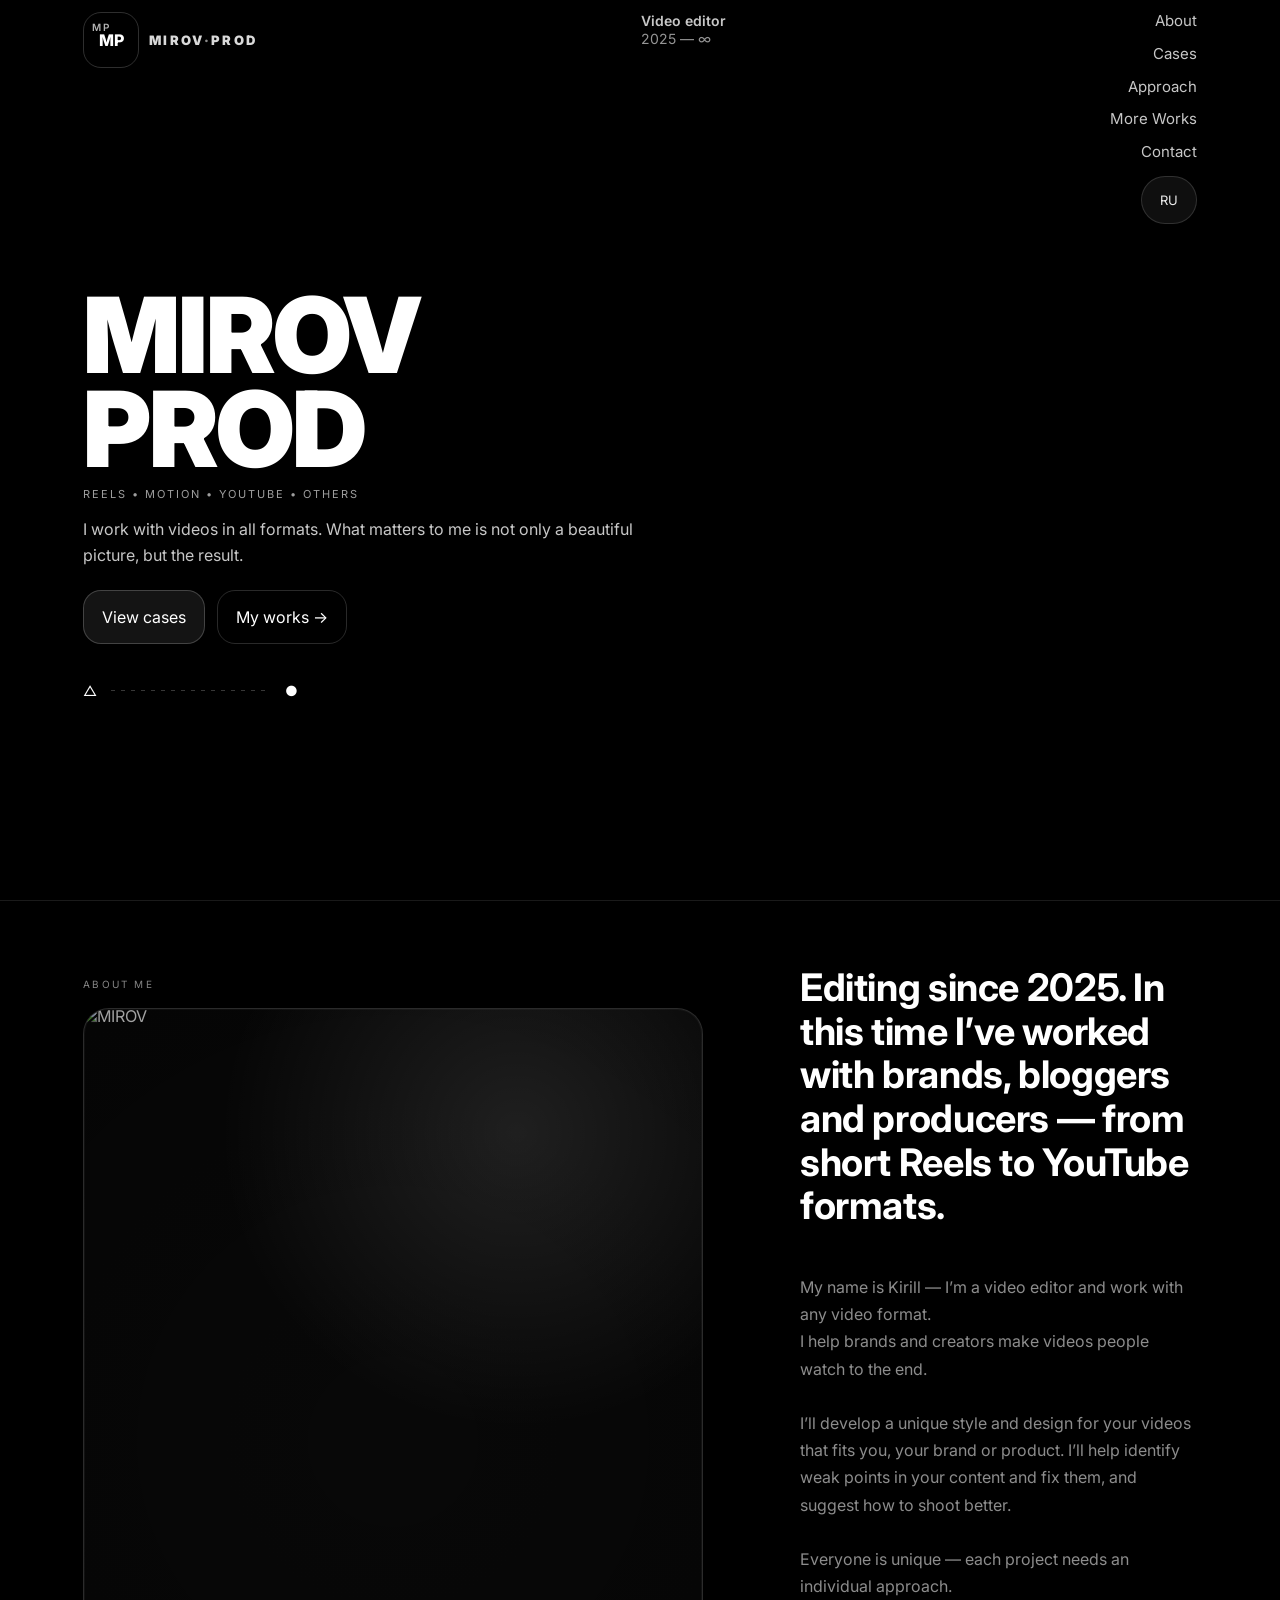
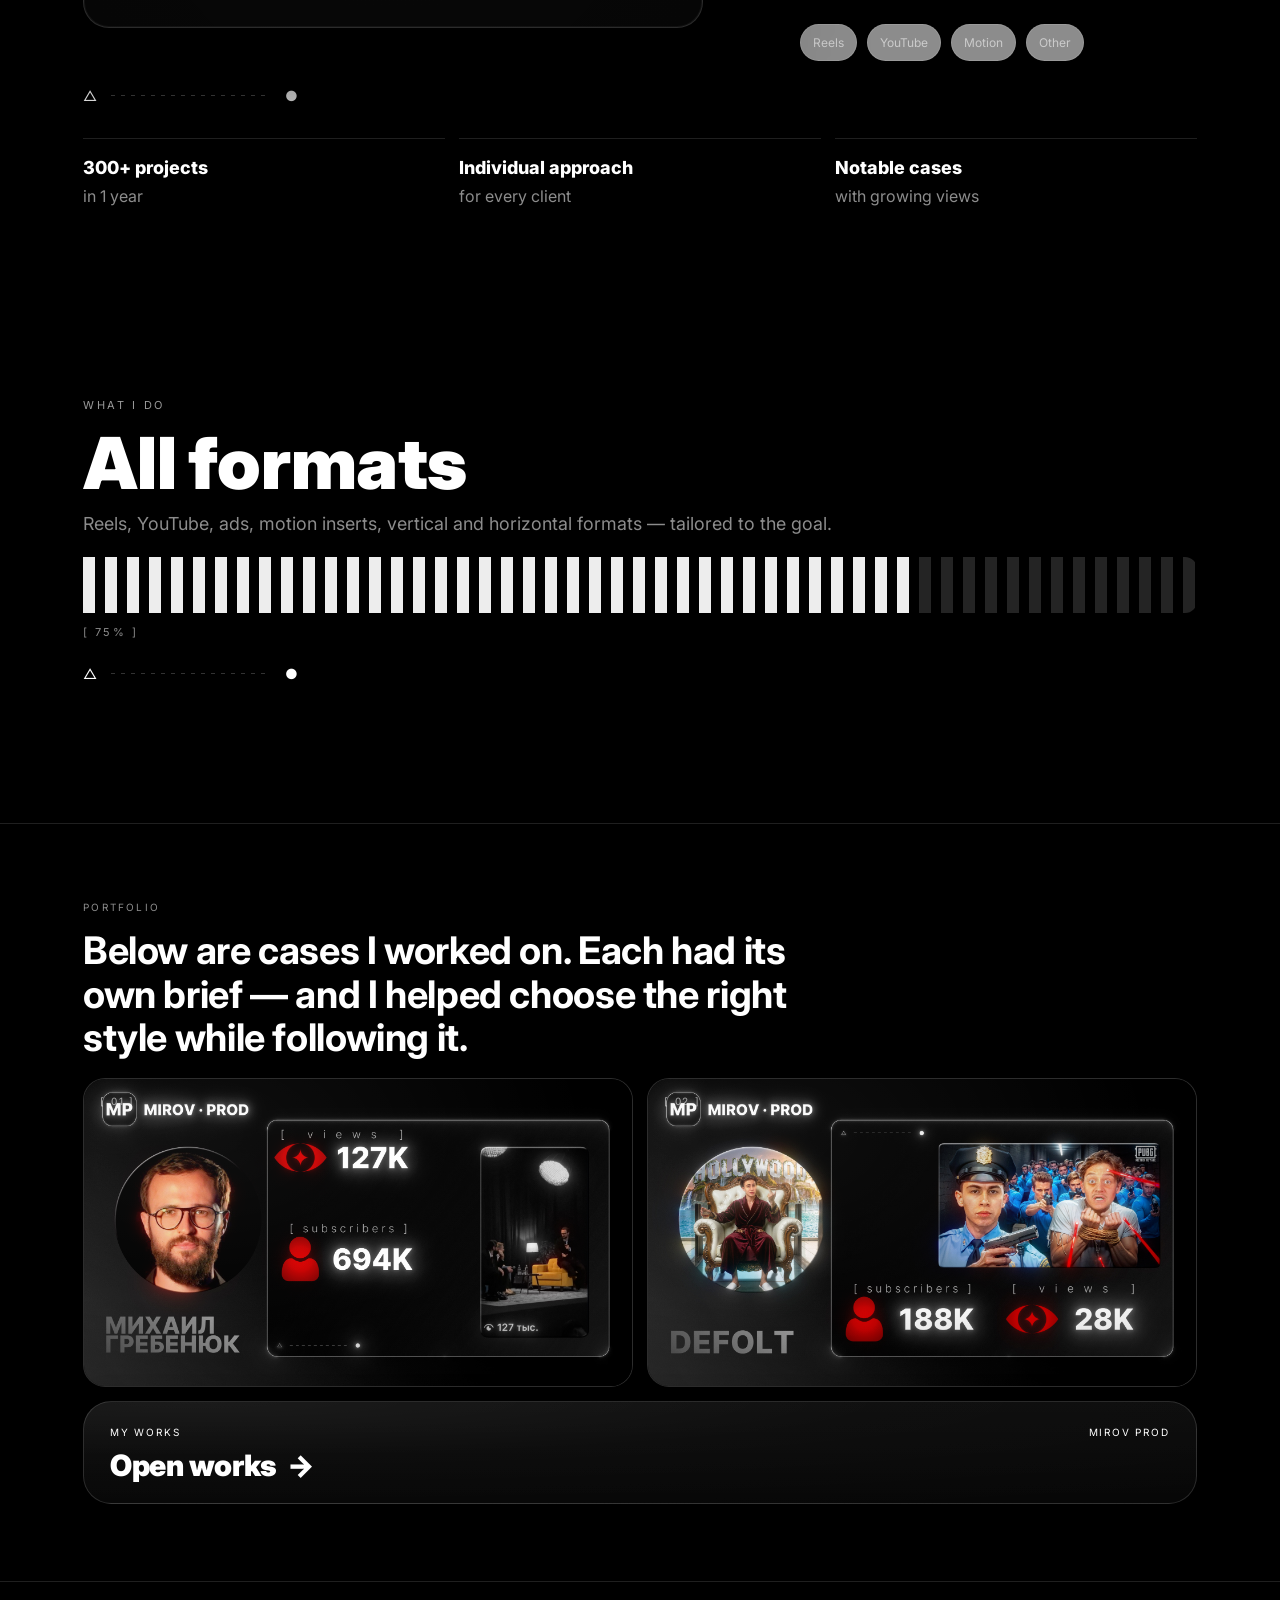
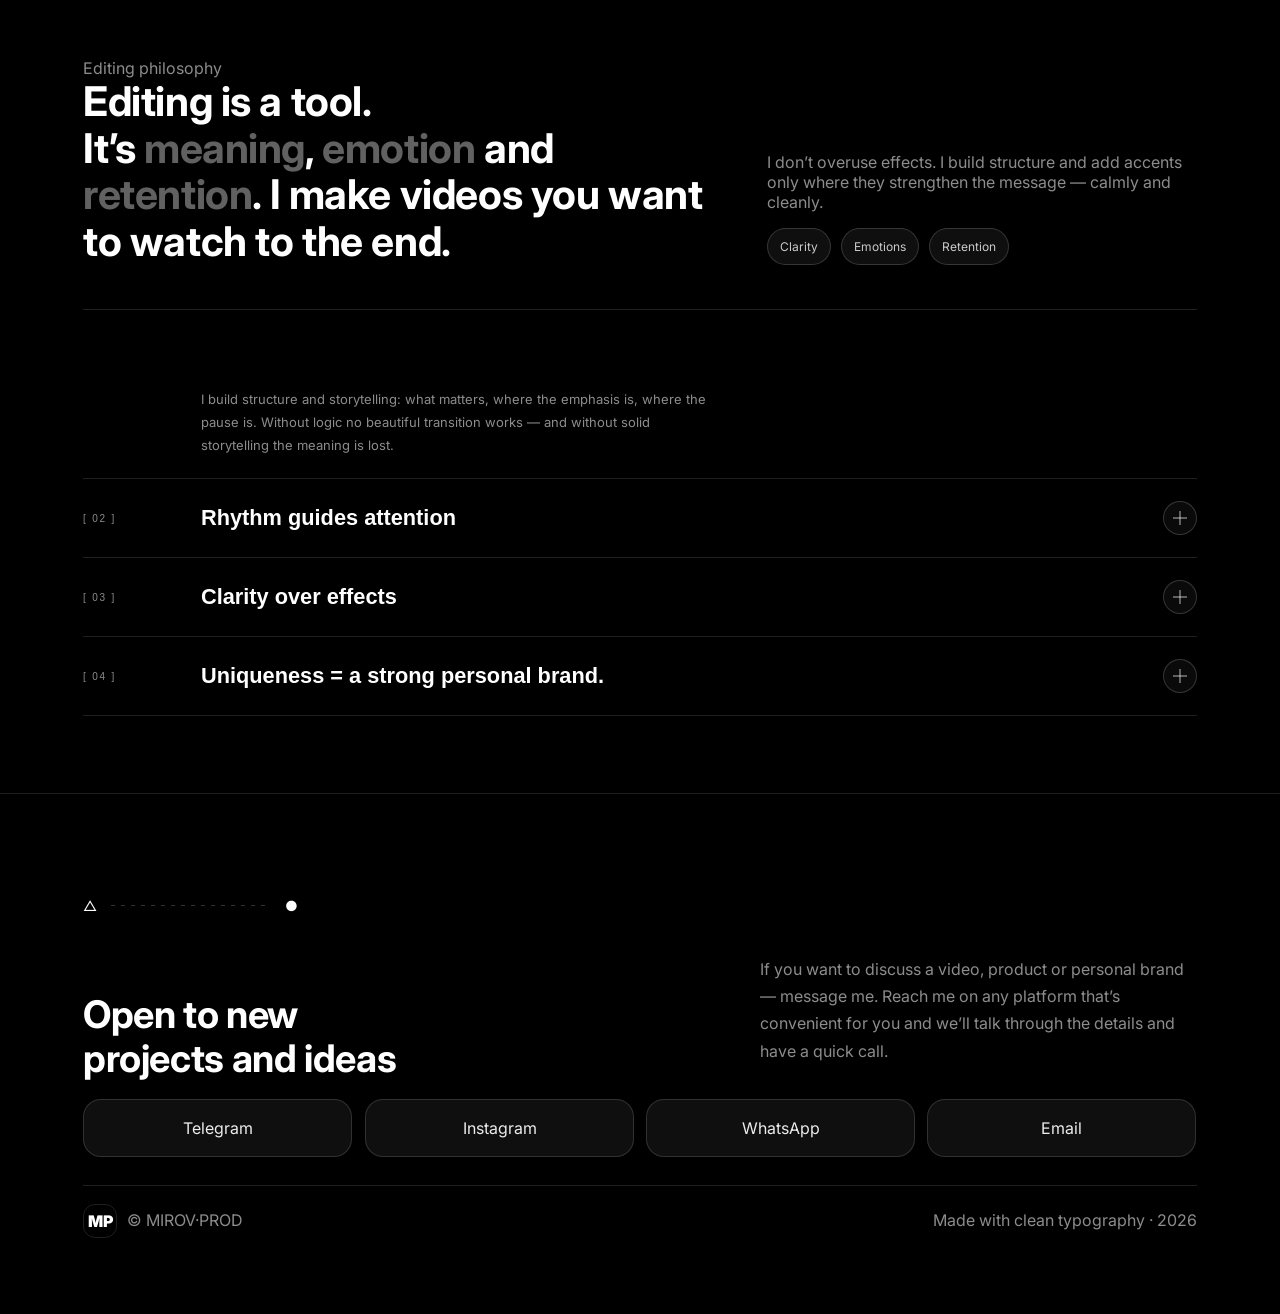
==== en.html @ e4bfd62e "First upload First upload" ====
<!doctype html>
<html lang="en">
<head>
  <meta charset="UTF-8" />
  <meta name="viewport" content="width=device-width,initial-scale=1.0" />
  <title>MIROV.PROD — Video editor</title>
  <link rel="preconnect" href="https://fonts.googleapis.com">
  <link rel="preconnect" href="https://fonts.gstatic.com" crossorigin>
  <link href="https://fonts.googleapis.com/css2?family=Inter:wght@300;400;600;800;900&display=swap" rel="stylesheet">
  <link rel="stylesheet" href="./style.css" />
</head>
<body>
  <div class="preloader" id="preloader" aria-hidden="true">
    <div class="preloader__inner">
      <div class="preloader__logo">MIROV<span class="dot">·</span>PROD</div>
      <div class="preloader__bar"><span></span></div>
      <div class="preloader__hint">loading</div>
    </div>
  </div>

  <div class="cursor" id="cursor" aria-hidden="true"></div>

  <!-- HERO -->
  <header class="hero" id="hero">
    <div class="hero__bg" aria-hidden="true">
      <!-- Put your file here: assets/565.mp4 (autoplay, loop, muted) -->
      <video class="hero__video" autoplay muted loop playsinline preload="auto" poster="./assets/565.jpg">
        <source src="./assets/565.mp4" type="video/mp4" />
      </video>
    </div>

    <div class="hero__top">
      <a class="mark mark--hero" href="#hero" aria-label="MIROV PROD">
        <div class="mark__box"><span class="mark__tiny">mp</span>MP</div>
        <div class="mark__txt">MIROV<span class="dot">·</span>PROD</div>
      </a>

      <div class="hero__meta">
        <div class="hero__metaTitle">Video editor</div>
        <div class="hero__metaSmall">2025 — ∞</div>
      </div>

      <nav class="heroNav" aria-label="Sections">
        <a class="heroNav__link" href="#about">About</a>
        <a class="heroNav__link" href="#cases">Cases</a>
        <a class="heroNav__link" href="#approach">Approach</a>
        <a class="heroNav__link" href="./works_en.html">More Works</a>
        <a class="heroNav__link" href="#contact">Contact</a>
            <a class="heroNav__pill" href="./ru.html">RU</a>
      </nav>
    </div>

    <div class="hero__content wrap">
      <h1 class="heroTitle">MIROV<br>PROD</h1>
      <div class="heroCaption">REELS • MOTION • YOUTUBE • OTHERS</div>
      <p class="heroLead">I work with videos in all formats. What matters to me is not only a beautiful picture, but the result.</p>

      <div class="heroActions">
        <a class="btnGlass" href="#cases">View cases</a>
        <a class="btnGhost" href="./works_en.html">My works →</a>
      </div>

      <div class="heroIcons" aria-hidden="true">
        <span class="ico">△</span>
        <span class="dots"></span>
        <span class="ico">●</span>
      </div>
    </div>
  </header>

  <!-- ABOUT -->
  
  <section class="about" id="about">
    <div class="aboutLayout">
      <div class="aboutLeft">
        <div class="sectionKicker">About me</div>
        <div class="aboutPhoto" aria-hidden="true">
          <img src="assets/mirov.png" alt="MIROV" />
        </div>
      </div>

      <div class="aboutRight">
        <h2 class="big">Editing since 2025. In this time I’ve worked with brands, bloggers and producers — from short Reels to YouTube formats.</h2>
        <p class="muted">My name is Kirill — I’m a video editor and work with any video format.<br>I help brands and creators make videos people watch to the end.<br><br>I’ll develop a unique style and design for your videos that fits you, your brand or product. I’ll help identify weak points in your content and fix them, and suggest how to shoot better.<br><br>Everyone is unique — each project needs an individual approach.</p>
        <div class="badges">
          <span class="badge">Reels</span>
          <span class="badge">YouTube</span>
          <span class="badge">Motion</span>
          <span class="badge">Other</span>
        </div>
      </div>
    </div>

    <div class="divider">
      <span class="ico">△</span><span class="dots"></span><span class="ico">●</span>
    </div>

    <div class="facts">
      <div class="fact"><div class="fact__t">300+ projects</div><div class="fact__d">in 1 year</div></div>
      <div class="fact"><div class="fact__t">Individual approach</div><div class="fact__d">for every client</div></div>
      <div class="fact"><div class="fact__t">Notable cases</div><div class="fact__d">with growing views</div></div>
    </div>
  </section>


  <!-- DARK SKILLS (ref page 2 vibe) -->
  <section class="dark">
    <div class="wrap dark__inner" id="approach">
      <div class="sectionKicker sectionKicker--dark">What I do</div>
      
      <div class="tri tri--single">
        <div class="tri__col tri__col--single">
          <h3 class="tri__title">All formats</h3>
          <p class="tri__txt">Reels, YouTube, ads, motion inserts, vertical and horizontal formats — tailored to the goal.</p>
          <div class="segBar" style="--pct:75%"></div>
          <div class="barMeta">[ 75% ]</div>
        </div>
      </div>


      <div class="divider divider--dark">
        <span class="ico">△</span><span class="dots"></span><span class="ico">●</span>
      </div>
    </div>
  </section>

  <!-- CASES -->
  <section class="section wrap" id="cases">
    <div class="sectionKicker">Portfolio</div>
    <div class="split split--tight">
      <h2 class="big">
        Below are cases I worked on. Each had its own brief — and I helped choose the right style while following it.
      </h2>
</div>

    <div class="projects" id="casesGrid"></div>

    <a class="casesCta" href="./works_en.html">
      <div class="casesCta__meta"><span>My works</span><span>MIROV PROD</span></div>
      <div class="casesCta__title">Open works <span class="casesCta__arrow">→</span></div>
      </a>

  </section>

  
  <!-- PHILOSOPHY -->
  <section class="wrap section" id="philosophy">
    <div class="kicker">Editing philosophy</div>

    <div class="howGrid howGrid--ref">
      <h2 class="howBig howBig--ref">
        Editing is a tool.<br>
        It’s <span class="soft">meaning</span>, <span class="soft">emotion</span> and <span class="soft">retention</span>.
        I make videos you want to watch to the end.
      </h2>

      <div class="howSide howSide--ref">
        <p class="small">
          I don’t overuse effects. I build structure and add accents only where
          they strengthen the message — calmly and cleanly.
        </p>

        <div class="howBadgeRow">
          <span class="howBadge">Clarity</span>
          <span class="howBadge">Emotions</span>
          <span class="howBadge">Retention</span>
        </div>
      </div>
    </div>

    <div class="refList" data-accordion="philosophy">
      <div class="refRow is-open">
        <button class="refHead" type="button" aria-expanded="true">
          <span class="refNum">[ 01 ]</span>
          <span class="refTitle">Meaning first</span>
          <span class="refPlus" aria-hidden="true"></span>
        </button>
        <div class="refBody" style="height:auto">
          <div class="refBody__inner">
            I build structure and storytelling: what matters, where the emphasis is, where the pause is. Without logic no beautiful transition works — and without solid storytelling the meaning is lost.
          </div>
        </div>
      </div>

      <div class="refRow">
        <button class="refHead" type="button" aria-expanded="false">
          <span class="refNum">[ 02 ]</span>
          <span class="refTitle">Rhythm guides attention</span>
          <span class="refPlus" aria-hidden="true"></span>
        </button>
        <div class="refBody">
          <div class="refBody__inner">
            Pace sets emotion and coherence. I shape dynamics so the viewer doesn’t lose interest.
          </div>
        </div>
      </div>

      <div class="refRow">
        <button class="refHead" type="button" aria-expanded="false">
          <span class="refNum">[ 03 ]</span>
          <span class="refTitle">Clarity over effects</span>
          <span class="refPlus" aria-hidden="true"></span>
        </button>
        <div class="refBody">
          <div class="refBody__inner">
            VFX, effects and motion are tools. I use them only where they’re needed and where they strengthen the idea without overloading the video.
          </div>
        </div>
      </div>

      <div class="refRow">
        <button class="refHead" type="button" aria-expanded="false">
          <span class="refNum">[ 04 ]</span>
          <span class="refTitle">Uniqueness = a strong personal brand.</span>
          <span class="refPlus" aria-hidden="true"></span>
        </button>
        <div class="refBody">
          <div class="refBody__inner">
            Uniqueness helps you get noticed, remembered and chosen.
          </div>
        </div>
      </div>
    </div>
  </section>


  <!-- CONTACT -->
  <section class="section wrap" id="contact">
    <div class="divider">
      <span class="ico">△</span><span class="dots"></span><span class="ico">●</span>
    </div>

    <div class="contactHead">
      <h2 class="big">Open to new<br>projects and ideas</h2>
      <p class="muted">If you want to discuss a video, product or personal brand — message me.
Reach me on any platform that’s convenient for you and we’ll talk through the details and have a quick call.</p>
    </div>

    <div class="contactGrid">
      <a class="chip" href="https://t.me/cymirov" target="_blank" target="_blank" rel="noreferrer">Telegram</a>
      <a class="chip" href="https://instagram.com/cymirov" target="_blank" target="_blank" rel="noreferrer">Instagram</a>
      <a class="chip" href="https://wa.me/79209807232" target="_blank" target="_blank" rel="noreferrer">WhatsApp</a>
      <a class="chip" href="mailto:kirillvitalievich14@gmail.com">Email</a>
    </div>

    <div class="footer">
      <div class="footer__left">
        <div class="markMini">MP</div>
        <div class="muted">© MIROV<span class="dot">·</span>PROD</div>
      </div>
      <div class="footer__right muted">Made with clean typography · 2026</div>
    </div>
  </section>

  <!-- Modal -->
  <div class="modal" id="modal" hidden>
    <div class="modal__backdrop" data-close="1"></div>
    <div class="modal__panel" role="dialog" aria-modal="true" aria-label="Case">
      <button class="modal__close" data-close="1" aria-label="Close">×</button>
      <div class="modal__content" id="modalContent"></div>
    </div>
  </div>

  <script src="./script.js"></script>

</body>
</html>
---- style.css ----
:root{
  --safe: clamp(72px, 6.5vw, 220px);
--bg:#f6f6f6;
  --fg:#111;
  --muted:rgba(17,17,17,.64);
  --line:rgba(17,17,17,.12);
  --card:#ffffff;
  --shadow: 0 14px 50px rgba(0,0,0,.08);
  --r:22px;
  K80px;
  --pad: clamp(14px, 2vw, 28px);

  --dark:#0b0b0b;
  --dark2:#151515;
  --dline:rgba(255,255,255,.14);
  --dmuted:rgba(255,255,255,.65);
}

*{box-sizing:border-box}
html{scroll-behavior:smooth}
body{margin:0;background:var(--bg);color:var(--fg);font-family:Inter,system-ui,-apple-system,Segoe UI,Roboto,Arial,sans-serif;overflow-x:hidden}
a{color:inherit;text-decoration:none}
.dot{opacity:.55}
.wrap{max-width:var(--wrap);margin:0 auto;padding:0 var(--safe)}

/* Preloader */
.preloader{position:fixed;inset:0;z-index:9999;background:var(--bg);display:flex;align-items:center;justify-content:center;transition:opacity .6s ease}
.preloader.is-done{opacity:0;pointer-events:none}
.preloader__inner{width:min(520px,86vw)}
.preloader__logo{font-weight:900;letter-spacing:.18em;text-transform:uppercase;font-size:13px}
.preloader__bar{margin-top:14px;height:2px;background:rgba(0,0,0,.10);overflow:hidden}
.preloader__bar span{display:block;height:100%;width:0;background:rgba(0,0,0,.85);animation:load 1.8s ease forwards}
.preloader__hint{margin-top:10px;letter-spacing:.22em;text-transform:uppercase;font-size:10px;color:var(--muted)}
@keyframes load{to{width:100%}}

/* Cursor */
.cursor{position:fixed;top:0;left:0;z-index:5000;width:26px;height:26px;border-radius:999px;transform:translate(-50%,-50%);pointer-events:none;opacity:0;border:1px solid rgba(0,0,0,.18);background:radial-gradient(circle at 30% 30%, rgba(0,0,0,.06), rgba(0,0,0,.01));backdrop-filter: blur(4px);transition:opacity .12s ease,width .12s ease,height .12s ease}
body.hasCursor .cursor{opacity:1}
.cursor.isHover{width:44px;height:44px}

/* Hero */
.hero{position:relative;min-height:100vh;color:#fff;overflow:hidden}
.hero__bg{position:absolute;inset:0}
.hero__bg img{width:100%;height:100%;object-fit:cover;filter:grayscale(1) contrast(1.05)}
.hero__veil{position:absolute;inset:0;background:radial-gradient(circle at 30% 25%, rgba(255,255,255,.10), transparent 52%), linear-gradient(to bottom, rgba(0,0,0,.10), rgba(0,0,0,.72))}
.hero__top{position:relative;z-index:2;display:flex;align-items:flex-start;justify-content:space-between;gap:14px;padding: var(--safe)}
.hero__meta{color:rgba(255,255,255,.78);font-size:12px;line-height:1.4}
.hero__metaTitle{font-weight:600}
.hero__metaSmall{opacity:.75}
.heroNav{display:flex;flex-direction:column;gap:10px;align-items:flex-end}
.heroNav__link{color:rgba(255,255,255,.78);font-size:12px}
.heroNav__link:hover{color:#fff}
.heroNav__pill{border:1px solid rgba(255,255,255,.18);background:rgba(255,255,255,.08);border-radius:999px;padding:10px 12px;font-size:12px;color:rgba(255,255,255,.85)}
.heroNav__pill:hover{background:rgba(255,255,255,.12);color:#fff}
.hero__content{position:relative;z-index:2;padding: clamp(28px,5vw,70px) var(--safe) clamp(44px,6vw,90px) var(--safe)}
.heroTitle{margin:0;font-weight:900;line-height:.9;letter-spacing:-.02em;font-size: clamp(54px, 6.8vw, 104px)}
.heroLead{margin-top:16px;max-width:56ch;line-height:1.6;color:rgba(255,255,255,.78);font-size: clamp(14px, 1.25vw, 17px)}
.heroActions{margin-top:22px;display:flex;gap:12px;flex-wrap:wrap}
.btnGlass{border:1px solid rgba(255,255,255,.20);background:rgba(255,255,255,.08);backdrop-filter: blur(10px);border-radius:18px;padding:16px 18px;display:inline-flex;align-items:center;justify-content:center;color:#fff;box-shadow: 0 18px 60px rgba(0,0,0,.26)}
.btnGlass:hover{background:rgba(255,255,255,.12);transform:translateY(-1px)}
.btnGhost{border:1px solid rgba(255,255,255,.16);border-radius:18px;padding:16px 18px;color:rgba(255,255,255,.82)}
.btnGhost:hover{border-color:rgba(255,255,255,.26);color:#fff;transform:translateY(-1px)}
.heroIcons{position:absolute;left:var(--safe);bottom:22px;display:flex;align-items:center;gap:14px;color:rgba(255,255,255,.62)}
.ico{font-size:14px}
.dots{width:160px;height:1px;background: repeating-linear-gradient(to right, rgba(255,255,255,.24) 0 4px, transparent 4px 10px);opacity:.9}

/* Mark */
.mark{display:flex;align-items:center;gap:10px}
.mark__box{width:38px;height:38px;border-radius:12px;border:1px solid rgba(255,255,255,.18);display:flex;align-items:center;justify-content:center;font-weight:800}
.mark__txt{font-weight:900;letter-spacing:.16em;text-transform:uppercase;font-size:12px;color:rgba(255,255,255,.85)}

/* Sections */
.section{padding: clamp(44px, 6vw, 90px) 0;border-top:1px solid var(--line)}
.sectionKicker{letter-spacing:.22em;text-transform:uppercase;font-size:10px;color:var(--muted);margin-bottom:16px}
.sectionKicker--dark{color:rgba(255,255,255,.60)}
.split{display:grid;grid-template-columns: 1.2fr .8fr;gap: clamp(16px, 3vw, 38px);align-items:start}
.split--tight{grid-template-columns: 1.35fr .65fr}
@media (max-width: 920px){.split,.split--tight{grid-template-columns:1fr}}
.big{margin:0;font-size: clamp(22px, 3.0vw, 38px);line-height:1.15;letter-spacing:-.01em}
.side{}
.muted{color:var(--muted);line-height:1.7}
.badges{margin-top:14px;display:flex;flex-wrap:wrap;gap:10px}
.badge{border:1px solid var(--line);background:rgba(255,255,255,.55);border-radius:999px;padding:10px 12px;font-size:12px;color:var(--muted)}

/* Divider */
.divider{margin: 26px 0;display:flex;align-items:center;gap:14px;color:rgba(17,17,17,.52)}
.divider .dots{background: repeating-linear-gradient(to right, rgba(17,17,17,.22) 0 4px, transparent 4px 10px)}
.divider--dark{color:rgba(255,255,255,.55)}
.divider--dark .dots{background: repeating-linear-gradient(to right, rgba(255,255,255,.22) 0 4px, transparent 4px 10px)}

/* Facts */
.facts{display:grid;grid-template-columns:repeat(3,1fr);gap:14px}
@media (max-width: 820px){.facts{grid-template-columns:1fr}}
.fact{border-top:1px solid var(--line);padding-top:18px}
.fact__t{font-weight:800;font-size:18px}
.fact__d{margin-top:8px;color:var(--muted)}

/* Dark block */
.dark{background:linear-gradient(to bottom, var(--dark), var(--dark2));color:#fff}
.dark__inner{padding: clamp(86px, 9vw, 150px) var(--safe)}
.tri{display:grid;grid-template-columns:repeat(3,1fr);gap:22px}
@media (max-width: 980px){.tri{grid-template-columns:1fr}}
.tri__title{margin:0;font-weight:900;font-size:28px}
.tri__txt{margin-top:10px;color:rgba(255,255,255,.70);line-height:1.7}
.bar{margin-top:16px;height:8px;border-radius:999px;background:rgba(255,255,255,.10);overflow:hidden}
.bar span{display:block;height:100%;background:rgba(255,255,255,.86)}
.barMeta{margin-top:10px;color:rgba(255,255,255,.58);letter-spacing:.22em;text-transform:uppercase;font-size:10px}

/* Projects grid (cases) */
.projects{margin-top:18px;display:grid;grid-template-columns:repeat(12,1fr);gap:14px}
@media (max-width: 980px){.projects{grid-template-columns:1fr}}
.card{position:relative;border-radius:var(--r);overflow:hidden;background:var(--card);border:1px solid var(--line);box-shadow:var(--shadow);cursor:pointer;aspect-ratio:16/9}
.card img, .card video{width:100%;height:100%;object-fit:cover;display:block}
.card__shade{position:absolute;inset:0;
  background:
    radial-gradient(700px 420px at 22% 18%, rgba(255,255,255,.06), transparent 55%),
    /* ultra-soft bottom shade (barely noticeable) */
    linear-gradient(to bottom, rgba(0,0,0,0) 70%, rgba(0,0,0,.18) 100%);
}
.card__meta{position:absolute;left:16px;right:16px;top:16px;display:flex;justify-content:space-between;gap:10px;color:rgba(255,255,255,.68);letter-spacing:.18em;text-transform:uppercase;font-size:10px}
.card__body{position:absolute;left:16px;right:16px;bottom:16px}
.card__title{margin:0;font-weight:900;letter-spacing:-.01em;line-height:1.05;font-size: clamp(18px, 1.8vw, 26px)}
.card__desc{margin-top:10px;color:rgba(255,255,255,.72);line-height:1.65;max-width:56ch}
.card:hover{transform:translateY(-2px);border-color:rgba(255,255,255,.30)}
.span7,.span5,.span6{grid-column:span 6}
@media (max-width: 980px){.span7,.span6,.span5{grid-column:span 1}}

/* Pills/Chips */
.pill{
  display:inline-flex;
  align-items:center;
  justify-content:center;
  min-width:44px;
  height:44px;
  border-radius:999px;
  border:1px solid rgba(255,255,255,0.14);
  background:rgba(255,255,255,0.02);
  color:rgba(255,255,255,0.85);
  text-decoration:none;
  font-size:13px;
  transition: transform .15s ease, background .2s ease, border-color .2s ease, color .2s ease, box-shadow .2s ease;
  backdrop-filter: blur(12px);
  -webkit-backdrop-filter: blur(12px);
}
.pill:hover{
  background:rgba(255,255,255,0.06);
  border-color:rgba(255,255,255,0.22);
  color:#fff;
  transform: translateY(-1px);
}
.pill:active{ transform: translateY(0px) scale(.99); }
.pill:hover{transform:translateY(-1px);border-color:rgba(17,17,17,.22);color:var(--fg)}
.chip{border:1px solid var(--line);background:rgba(255,255,255,.75);border-radius:18px;padding:18px 18px;display:flex;align-items:center;justify-content:center}
.chip:hover{transform:translateY(-1px);border-color:rgba(17,17,17,.22)}

/* Contact */
.contactHead{display:grid;grid-template-columns: 1.2fr .8fr;gap:22px;align-items:end}
@media (max-width: 920px){.contactHead{grid-template-columns:1fr}}
.contactGrid{margin-top:18px;display:grid;grid-template-columns:repeat(4,1fr);gap:12px}
@media (max-width: 920px){.contactGrid{grid-template-columns:1fr 1fr}}
@media (max-width: 520px){.contactGrid{grid-template-columns:1fr}}
.footer{margin-top:28px;border-top:1px solid var(--line);padding-top:18px;display:flex;justify-content:space-between;gap:12px;align-items:center;flex-wrap:wrap}
.footer__left{display:flex;align-items:center;gap:10px}
.markMini{width:34px;height:34px;border-radius:12px;border:1px solid var(--line);display:flex;align-items:center;justify-content:center;font-weight:900}

/* Dock */
.dock{position:fixed;left:18px;bottom:14px;display:flex;gap:12px;z-index:3000;align-items:flex-end}
.dock__tile{min-width:120px;border:1px solid rgba(17,17,17,.18);background:rgba(255,255,255,.84);backdrop-filter: blur(10px);border-radius:18px;padding:16px 16px;box-shadow: 0 18px 60px rgba(0,0,0,.10);color:rgba(17,17,17,.72)}
.dock__tile:hover{transform:translateY(-2px);color:var(--fg);border-color:rgba(17,17,17,.28)}
.dock__tile--dark{background:rgba(17,17,17,.92);color:#fff;border-color:rgba(17,17,17,.55)}
.dock__tile--dark:hover{background:rgba(17,17,17,1)}
@media (max-width: 820px){.dock{left:12px;right:12px;justify-content:space-between}.dock__tile{min-width:auto;flex:1;text-align:center}}

/* Works page */
.worksBody{background:var(--bg)}
.worksTop{
  position:sticky;
  top:0;
  z-index:2500;
  background:rgba(0,0,0,0.72);
  backdrop-filter: blur(14px);
  -webkit-backdrop-filter: blur(14px);
  border-bottom:1px solid rgba(255,255,255,0.08);
  display:flex;
  justify-content:space-between;
  gap:12px;
  align-items:center;
  padding:12px var(--safe);
}
.worksTop .mark__txt{color:rgba(17,17,17,.82)}
.worksTop .mark__box{border-color:rgba(17,17,17,.14)}
.filters{display:flex;gap:10px;flex-wrap:wrap;justify-content:flex-end}
.pillBtn{border:1px solid var(--line);background:rgba(255,255,255,.76);border-radius:999px;padding:12px 14px;cursor:pointer;color:var(--muted)}
.pillBtn:hover{transform:translateY(-1px);border-color:rgba(17,17,17,.22);color:var(--fg)}
.pillBtn.is-active{background:rgba(17,17,17,.92);color:#fff;border-color:rgba(17,17,17,.92)}
.worksMain{padding: clamp(24px, 3vw, 38px) 0 clamp(84px, 8vw, 120px) 0}
.worksTitle{margin:6px 0 0 0;font-weight:900;letter-spacing:.10em;text-transform:uppercase;line-height:.9;font-size: clamp(48px, 8vw, 110px)}
.worksGrid{margin-top:16px;display:grid;grid-template-columns:repeat(12,1fr);gap:14px}
@media (max-width: 980px){.worksGrid{grid-template-columns:1fr}}
.work{position:relative;border-radius:var(--r);overflow:hidden;border:1px solid var(--line);background:var(--card);box-shadow:var(--shadow);cursor:pointer;aspect-ratio:16/9}
.work__shade{position:absolute;inset:0;
  background:
    radial-gradient(700px 420px at 22% 18%, rgba(255,255,255,.06), transparent 55%),
    /* ultra-soft bottom shade (barely noticeable) */
    linear-gradient(to bottom, rgba(0,0,0,0) 70%, rgba(0,0,0,.18) 100%);
}
.work__info{position:absolute;left:16px;right:16px;bottom:16px}
.work__top{display:flex;justify-content:space-between;gap:10px;letter-spacing:.18em;text-transform:uppercase;font-size:10px;color:rgba(255,255,255,.68)}
.work__title{margin-top:10px;font-weight:900;line-height:1.05}
.work:hover{transform:translateY(-2px);border-color:rgba(255,255,255,.30)}
/* layout */
.s7,.s5,.s4,.s8,.s6{grid-column:span 4}
@media (max-width: 980px){.s7,.s5,.s4,.s8,.s6{grid-column:span 1}}

/* Modal */
.modal{position:fixed;inset:0;z-index:4000}
.modal__backdrop{position:absolute;inset:0;background:rgba(0,0,0,.45);backdrop-filter: blur(10px)}
.modal__panel{position:relative;width:min(980px, 92vw);margin: 6vh auto 0 auto;border-radius:18px;border:1px solid rgba(255,255,255,.18);background:rgba(17,17,17,.92);color:#fff;overflow:hidden}
.modal__close{position:absolute;top:10px;right:10px;width:44px;height:44px;border-radius:999px;border:1px solid rgba(255,255,255,.18);background:rgba(255,255,255,.08);color:#fff;cursor:pointer;font-size:20px}
.modal__content{padding:58px 16px 18px 16px}
.modalTitle{margin:0;font-weight:900;letter-spacing:.08em;text-transform:uppercase;font-size:22px}
.badgesRow{margin-top:10px;display:flex;flex-wrap:wrap;gap:8px}
.badgeD{border:1px solid rgba(255,255,255,.18);background:rgba(255,255,255,.06);border-radius:999px;padding:8px 10px;font-size:11px;letter-spacing:.14em;text-transform:uppercase;color:rgba(255,255,255,.78)}
.modalVideo{margin-top:14px;border:1px solid rgba(255,255,255,.18);border-radius:16px;overflow:hidden;background:#000}
.modalVideo video{
  width:100%;
  height:auto;
  max-height:70vh;
  object-fit:contain;
  display:block;
  background:#000;
}
@media (max-width: 980px){.modalVideo video{max-height:52vh}}
.modalText{margin-top:14px;color:rgba(255,255,255,.78);line-height:1.7}
.modalLink{color:rgba(255,255,255,.92);text-decoration:none;border-bottom:1px solid rgba(255,255,255,.25);padding-bottom:1px}
.modalLink:hover{border-bottom-color:rgba(255,255,255,.55)}

@media (prefers-reduced-motion: reduce){
  html{scroll-behavior:auto}
}

/* ===== v9: hero+footer tuned to match screenshot rhythm ===== */
.mark--hero .mark__box{
  position:relative;
  border-radius: 14px;
  width: 56px;
  height: 56px;
}
.mark__tiny{
  position:absolute;
  top: 8px;
  left: 8px;
  font-size: 10px;
  letter-spacing: .22em;
  text-transform: uppercase;
  color: rgba(255,255,255,.70);
  font-weight: 600;
}
.hero__bg img{
  object-position: 70% 40%;
}
.heroCaption{
  margin-top: 10px;
  letter-spacing: .18em;
  text-transform: uppercase;
  font-size: 11px;
  color: rgba(255,255,255,.62);
}

/* Footer like ref (tiles cluster + marks + year) */
.footerRef{
  margin-top: 22px;
  display:flex;
  justify-content:space-between;
  align-items:flex-end;
  gap: 18px;
  flex-wrap:wrap;
}
.footerRef__tiles{
  display:grid;
  grid-template-columns: repeat(2, 96px);
  gap: 10px;
}
.tile{
  border:1px solid rgba(17,17,17,.14);
  border-radius: 14px;
  background: rgba(255,255,255,.55);
  padding: 16px 12px;
  font-family: var(--mono);
  font-size: 11px;
  letter-spacing:.14em;
  text-transform:uppercase;
  color: rgba(17,17,17,.60);
  text-align:center;
}
.tile:hover{
  border-color: rgba(17,17,17,.28);
  transform: translateY(-2px);
  color: rgba(17,17,17,.90);
}
.tile--dark{
  background: rgba(17,17,17,.92);
  border-color: rgba(17,17,17,.92);
  color:#fff;
}
.tile--dark:hover{ background:#111; color:#fff; }

.footerRef__marks{ display:flex; gap: 12px; align-items:flex-end; }
.markTile{
  width: 60px;
  height: 60px;
  border:1px solid rgba(17,17,17,.14);
  background: rgba(255,255,255,.55);
  display:flex;
  align-items:center;
  justify-content:center;
  color: rgba(17,17,17,.70);
}
.markTile--dark{
  background:#111;
  border-color:#111;
  color:#fff;
  font-weight:900;
}
.markTile small{ font-size:10px; color: rgba(17,17,17,.55); }

.footerRef__year{
  margin-left:auto;
  font-family: var(--mono);
  font-size: 11px;
  letter-spacing:.18em;
  text-transform:uppercase;
  color: rgba(17,17,17,.45);
}

.bottomBar{
  margin-top: 18px;
  height: 56px;
  background:#111;
  display:flex;
  align-items:center;
  justify-content:center;
  gap: 14px;
  color: rgba(255,255,255,.55);
  font-family: var(--mono);
  font-size: 11px;
  letter-spacing:.18em;
  text-transform: uppercase;
  border-radius: 14px;
}
@media (max-width: 520px){
  .footerRef__tiles{ grid-template-columns: repeat(2, 1fr); }
}


/* ===== Scroll reveal (ref-style: subtle blur + lift) ===== */
.reveal{
  opacity: 0;
  transform: translateY(12px);
  filter: blur(8px);
  transition:
    opacity 520ms cubic-bezier(.2,.8,.2,1),
    transform 820ms cubic-bezier(.2,.8,.2,1),
    filter 820ms cubic-bezier(.2,.8,.2,1);
  will-change: opacity, transform, filter;
}
.reveal.is-in{
  opacity: 1;
  transform: translateY(0);
  filter: blur(0);
}
.reveal.r-fast{
  transition-duration: 420ms, 650ms, 650ms;
}
.reveal.r-slow{
  transition-duration: 680ms, 1050ms, 1050ms;
}

/* no reveal inside modal */
.modal .reveal{
  opacity: 1 !important;
  transform: none !important;
  filter: none !important;
  transition: none !important;
}

/* Respect reduced motion */
@media (prefers-reduced-motion: reduce){
  .reveal{
    opacity: 1 !important;
    transform: none !important;
    filter: none !important;
    transition: none !important;
  }
}




/* ===== Philosophy block ===== */
.howGrid{
  display:grid;
  grid-template-columns: 1.2fr .8fr;
  gap: clamp(18px, 3vw, 44px);
  align-items:end;
}
@media (max-width: 920px){ .howGrid{grid-template-columns:1fr} }

.howBig{
  margin:0;
  font-size: clamp(24px, 3.2vw, 44px);
  line-height: 1.14;
  letter-spacing: -.01em;
}
.soft{ color: rgba(17,17,17,.34); }

.howSide .small{ max-width: 52ch; }
.howBadgeRow{ margin-top: 14px; display:flex; flex-wrap:wrap; gap:10px; }
.howBadge{
  border:1px solid var(--line);
  background:#fff;
  border-radius: 999px;
  padding: 10px 12px;
  font-size: 12px;
  color: var(--muted);
}

.howList{
  margin-top: 34px;
  border-top: 1px solid var(--line);
}
.howItem{
  border-bottom: 1px solid var(--line);
  padding: 18px 0;
}
.howItem summary{
  list-style:none;
  cursor:pointer;
  display:grid;
  grid-template-columns: 90px 1fr 80px;
  gap: 14px;
  align-items:center;
}
.howItem summary::-webkit-details-marker{ display:none; }

.howNum{
  letter-spacing:.18em;
  text-transform:uppercase;
  font-size:10px;
  color: var(--muted);
}
.howTitle{
  font-weight: 900;
  font-size: 18px;
  line-height: 1.2;
}
.howHint{
  justify-self:end;
  font-size:10px;
  letter-spacing:.22em;
  text-transform:uppercase;
  color: var(--muted);
}

.howBody{
  margin-top: 12px;
  max-width: 78ch;
  color: var(--muted);
  line-height: 1.75;
  font-size: 13px;
  padding-left: 104px;
}
@media (max-width: 920px){
  .howItem summary{ grid-template-columns: 90px 1fr; }
  .howHint{ display:none; }
  .howBody{ padding-left: 0; }
}



/* ===== Philosophy block (ref-style list) ===== */
.howGrid--ref{ padding-bottom: 10px; }
.howBig--ref{ max-width: 62ch; }
.howSide--ref .small{ max-width: 54ch; }

.refList{
  margin-top: 34px;
  border-top: 1px solid var(--line);
}
.refRow{
  border-bottom: 1px solid var(--line);
}
.refHead{
  width: 100%;
  text-align: left;
  background: transparent;
  border: 0;
  padding: 22px 0;
  cursor: pointer;
  display: grid;
  grid-template-columns: 104px 1fr 44px;
  gap: 14px;
  align-items: center;
}
.refNum{
  letter-spacing: .18em;
  text-transform: uppercase;
  font-size: 10px;
  color: var(--muted);
}
.refTitle{
  font-weight: 900;
  font-size: clamp(19px, 1.7vw, 24px);
  line-height: 1.15;
}
.refPlus{
  justify-self: end;
  width: 34px;
  height: 34px;
  border-radius: 999px;
  border: 1px solid var(--line);
  position: relative;
}
.refPlus::before,
.refPlus::after{
  content:"";
  position:absolute;
  left:50%;
  top:50%;
  width: 14px;
  height: 1px;
  background: rgba(17,17,17,.58);
  transform: translate(-50%,-50%);
}
.refPlus::after{
  width: 1px;
  height: 14px;
}
.refRow.is-open .refPlus::after{
  opacity: 0;
}
.refBody{
  height: 0;
  overflow: hidden;
  transition: height 720ms cubic-bezier(.2,.8,.2,1);
}
.refBody__inner{
  padding: 0 0 22px 118px; /* align with title column */
  max-width: 78ch;
  color: var(--muted);
  line-height: 1.75;
  font-size: 13px;
}
@media (max-width: 920px){
  .refHead{ grid-template-columns: 94px 1fr 44px; }
  .refBody__inner{ padding-left: 0; }
}



/* Force safe padding on section wrappers */
.section.wrap{padding-left:var(--safe);padding-right:var(--safe);}



/* Single approach card */
.skillGrid--single{
  grid-template-columns: 1fr;
  justify-items: start;
}
.skill--single{
  max-width: 920px;
}
.skill--single .segments{display:none}




/* ===== Minimal line progress (ref-style) ===== */
.skill--line .lineLabel{
  margin-top: 26px;
  font-size: 11px;
  letter-spacing: .22em;
  text-transform: uppercase;
  color: rgba(255,255,255,.55);
}

.lineBar{
  margin-top: 12px;
  height: 2px;
  background: rgba(255,255,255,.15);
  width: 100%;
  max-width: 720px;
  position: relative;
}

.lineBar__fill{
  height: 100%;
  background: #ffffff;
}

.skill--line .pct{
  margin-top: 14px;
  font-size: 10px;
  letter-spacing: .22em;
  text-transform: uppercase;
  color: rgba(255,255,255,.55);
}



.segments{display:none !important;}
.seg{display:none !important;}


/* Override: make progress line exactly 1px like ref */
.lineBar{
  height: 1px;
  background: rgba(255,255,255,.18);
  max-width: 760px;
}
.lineBar__fill{
  height: 100%;
  position: relative;
}
.lineBar__fill::after{
  content:"";
  position:absolute;
  right:-3px;
  top:50%;
  width:6px;
  height:6px;
  border-radius:999px;
  background:#fff;
  transform:translateY(-50%);
}



/* Override: lift hero top/nav higher */
.heroTop{
  padding-top: clamp(14px, 2.2vw, 28px) !important;
  padding-bottom: 0 !important;
}
.heroMid{
  padding-top: clamp(18px, 3.2vw, 44px) !important;
}



/* Slight upscale */
.heroTitle{ font-size: clamp(70px, 8.2vw, 134px) !important; }
.aboutBig{ font-size: clamp(30px, 3.9vw, 58px) !important; }
.contactTitle{ font-size: clamp(34px, 4.6vw, 60px) !important; }
.skill__t{ font-size: clamp(36px, 3.4vw, 52px) !important; }




/* ===== Dark skills: single + ref bar ===== */
.tri--single{grid-template-columns:1fr !important;gap:0 !important}
.tri__col--single{max-width: 860px}
.bar--ref{
  height: 1px !important;
  border-radius: 0 !important;
  background: rgba(255,255,255,.18) !important;
  overflow: visible !important;
}
.bar--ref span{
  position: relative;
  background: rgba(255,255,255,.92) !important;
}
.bar--ref span::after{
  content:"";
  position:absolute;
  right:-3px;
  top:50%;
  width:6px;
  height:6px;
  border-radius:999px;
  background:#fff;
  transform:translateY(-50%);
}

/* Lift hero top/nav higher */
.heroTop{padding-top: clamp(10px, 1.8vw, 22px) !important;}

/* Slight overall upscale */
.tri__title{font-size: clamp(30px, 2.4vw, 38px) !important;}
.tri__txt{font-size: 14px !important;}




/* ===== v24: ref-like bar + bigger block + hero top fixes ===== */

/* Make the "with what I work" block bigger */
.tri__col--single{max-width: 1120px !important;}
.tri__title{font-size: clamp(44px, 4.2vw, 64px) !important; letter-spacing: -.01em;}
.tri__txt{font-size: clamp(15px, 1.25vw, 18px) !important; line-height: 1.55; max-width: 70ch;}
.skill--line .lineLabel, .lineLabel{font-size: 12px !important;}

/* Ref-like thick rounded bar spanning full width */
.bar--ref, .lineBar{
  width: 100% !important;
  max-width: none !important;
  height: 6px !important;
  border-radius: 999px !important;
  background: rgba(255,255,255,.14) !important;
  overflow: hidden !important;
}
.bar--ref span, .lineBar__fill{
  height: 100% !important;
  background: rgba(255,255,255,.88) !important;
}
/* Remove dot (ref has clean cap) */
.bar--ref span::after, .lineBar__fill::after{ display:none !important; }

.barMeta{margin-top: 12px; font-size: 11px; letter-spacing: .22em; text-transform: uppercase; color: rgba(255,255,255,.55);}

/* Lift hero top and scale nav */
.heroTop{
  padding-top: 10px !important;
  padding-bottom: 0 !important;
}
.heroTop__meta{
  font-size: 12px !important;
  line-height: 1.2;
}
.heroTop__nav a,
.heroTop__nav button{
  font-size: 13px !important;
}
/* EN button bigger */
.langBtn{
  width: 46px !important;
  height: 46px !important;
  font-size: 12px !important;
}
/* Logo block bigger */
.logoBox{
  width: 46px !important;
  height: 46px !important;
}
.brand{
  font-size: 13px !important;
  letter-spacing: .18em !important;
}

/* Ensure hero content sits higher overall */
.heroMid{padding-top: clamp(12px, 2.2vw, 30px) !important;}




/* ===== v25: nav bigger + higher, all-formats bigger, ref-like bar ===== */

/* HERO top: keep side safe, lift up */
.hero__top{
  padding-top: 12px !important;
  padding-left: var(--safe) !important;
  padding-right: var(--safe) !important;
  padding-bottom: 0 !important;
}

/* Make mark and nav larger */
.mark__box{
  width: 54px !important;
  height: 54px !important;
  border-radius: 18px !important;
}
.mark__txt{
  font-size: 13px !important;
  letter-spacing: .18em !important;
}
.hero__meta{
  font-size: 13px !important;
}
.heroNav{ gap: 12px !important; }
.heroNav__link{
  font-size: 14px !important;
}
.heroNav__pill{
  padding: 14px 16px !important;
  font-size: 13px !important;
  border-radius: 999px !important;
}

/* DARK "All formats" block: bigger + wider */
.tri__col--single{
  max-width: 1240px !important;
}
.tri__title{
  font-size: clamp(52px, 5.2vw, 82px) !important;
  line-height: 1.02 !important;
}
.tri__txt{
  font-size: clamp(16px, 1.35vw, 20px) !important;
  line-height: 1.6 !important;
  max-width: 74ch !important;
}

/* Bar: like ref (clean, long, spanning block) */
.bar--ref{
  width: 100% !important;
  height: 10px !important;
  border-radius: 999px !important;
  background: rgba(255,255,255,.12) !important;
  overflow: hidden !important;
}
.bar--ref span{
  height: 100% !important;
  background: rgba(255,255,255,.92) !important;
}
.barMeta{
  margin-top: 12px !important;
  font-size: 11px !important;
}

/* Ensure sectionKicker in dark block not tiny */
.sectionKicker--dark{
  font-size: 11px !important;
  letter-spacing: .24em !important;
}




/* ===== v26: hero top like ref + exact bar style ===== */

/* HERO TOP: pin to very top of hero */
.hero{ position: relative; }
.hero__top{
  position: absolute !important;
  top: 0 !important;
  left: 0 !important;
  right: 0 !important;
  padding-top: 18px !important;
  padding-left: var(--safe) !important;
  padding-right: var(--safe) !important;
  padding-bottom: 0 !important;
  z-index: 5 !important;
}

/* Make nav larger (like ref) */
.heroNav{ gap: 14px !important; }
.heroNav__link{
  font-size: 15px !important;
  line-height: 1.25 !important;
}
.heroNav__pill{
  padding: 15px 18px !important;
  font-size: 13px !important;
}

/* Meta block a bit larger */
.hero__meta{ font-size: 14px !important; line-height: 1.25 !important; }
.hero__metaTitle{ font-size: 14px !important; }

/* Logo block larger */
.mark__box{
  width: 56px !important;
  height: 56px !important;
  border-radius: 18px !important;
}
.mark__txt{ font-size: 13px !important; letter-spacing: .18em !important; }

/* Push hero content down a bit so it doesn't collide with pinned top */
.hero__mid{ padding-top: clamp(84px, 9vw, 140px) !important; }

/* ===== Bar: EXACT like ref screenshot =====
   - 6px rounded track
   - fill rounded only on left, square on right
*/
.bar--ref{
  width: 100% !important;
  max-width: none !important;
  height: 6px !important;
  border-radius: 999px !important;
  background: rgba(255,255,255,.14) !important;
  overflow: hidden !important;
}
.bar--ref span{
  height: 100% !important;
  background: rgba(255,255,255,.92) !important;
  border-radius: 999px 0 0 999px !important;
}
/* ensure no dot */
.bar--ref span::after{ display:none !important; }

/* Make the whole "All formats" block bigger as requested */
.tri__col--single{ max-width: 1320px !important; }
.tri__title{ font-size: clamp(58px, 5.6vw, 92px) !important; line-height: 1.0 !important; }
.tri__txt{ font-size: clamp(16px, 1.4vw, 21px) !important; line-height: 1.6 !important; }




/* ===== v27: restore hero (pre v26) + segmented progress like ref ===== */

/* Restore hero top/nav behavior (undo pinned absolute) */
.hero__top{
  position: relative !important;
  top: auto !important;
  left: auto !important;
  right: auto !important;
  z-index: 2 !important;
  padding-top: 12px !important;
  padding-bottom: 0 !important;
}

/* Restore hero mid spacing (undo large push) */
.hero__mid{
  padding-top: clamp(18px, 3.2vw, 44px) !important;
}

/* Segmented progress (like ref screenshot) */
.segBar{
  --h: 56px;
  --w: 12px;   /* segment width */
  --g: 10px;   /* gap */
  --empty: rgba(255,255,255,.14);
  --fill: rgba(255,255,255,.92);
  position: relative;
  width: 100%;
  max-width: none;
  height: var(--h);
  margin-top: 18px;
  border-radius: 12px;
  /* empty segments */
  background:
    repeating-linear-gradient(
      90deg,
      var(--empty) 0,
      var(--empty) var(--w),
      transparent var(--w),
      transparent calc(var(--w) + var(--g))
    );
}
.segBar::before{
  content:"";
  position:absolute;
  inset:0;
  width: var(--pct);
  background:
    repeating-linear-gradient(
      90deg,
      var(--fill) 0,
      var(--fill) var(--w),
      transparent var(--w),
      transparent calc(var(--w) + var(--g))
    );
}
/* Slight soften edges like ref */
.segBar, .segBar::before{ filter: drop-shadow(0 0 0 rgba(0,0,0,0)); }

/* Remove old bar visuals if any remain */
.bar--ref{ display:none !important; }
.lineBar{ display:none !important; }




/* ===== Segmented bar animation (ref-like) ===== */
.segBar::before{
  width: 0; /* start hidden */
  transition: width 1100ms cubic-bezier(.2,.8,.2,1);
}
.segBar.segBar--in::before{
  width: var(--pct);
}

/* subtle "appear" */
.segBar{
  opacity: 0;
  transform: translateY(6px);
  filter: blur(6px);
  transition:
    opacity 520ms cubic-bezier(.2,.8,.2,1),
    transform 820ms cubic-bezier(.2,.8,.2,1),
    filter 820ms cubic-bezier(.2,.8,.2,1);
}
.segBar.segBar--in{
  opacity: 1;
  transform: translateY(0);
  filter: blur(0);
}




/* ===== v29: full dark theme ===== */

:root{
  --bg:#000000 !important;
  --text:#ffffff !important;
  --muted:rgba(255,255,255,.55) !important;
  --line:rgba(255,255,255,.12) !important;
}

html,body{
  background:#000000 !important;
  color:#ffffff !important;
}

/* Force all default text to white */
body, h1, h2, h3, h4, h5, h6, p, a, li, span, strong{
  color:#ffffff;
}

/* Muted text stays gray */
.small,
.muted,
.aboutSub,
.fact__sub,
.tri__txt,
.barMeta,
.kicker{
  color:rgba(255,255,255,.55) !important;
}

/* Remove white section backgrounds if any */
.section,
.wrap,
.hero,
.dark{
  background:transparent !important;
}

/* Lines / borders lighter on dark */
hr,
.section,
.refRow,
.fact,
.skill{
  border-color:rgba(255,255,255,.12) !important;
}

/* Buttons / pills adapt to dark */
.heroNav__pill,
.footerPill,
.chip{
  background:rgba(255,255,255,.06) !important;
  border:1px solid rgba(255,255,255,.12) !important;
  color:#ffffff !important;
}

/* Links hover subtle */
a:hover{
  opacity:.75;
}




/* ===== v30: fix invisible (black) text + loader on dark bg ===== */

/* Use existing variable names used across the site */
:root{
  --bg:#000000 !important;
  --fg:#ffffff !important;
  --text:#ffffff !important;
  --muted:rgba(255,255,255,.55) !important;
  --line:rgba(255,255,255,.12) !important;
  --card:rgba(255,255,255,.06) !important;
}

/* Base colors */
html,body{ background:#000 !important; color: var(--fg) !important; }

/* Anything that was hardcoded dark -> inherit / turn light */
.divider{ color: rgba(255,255,255,.55) !important; }
.divider .dots{ background: repeating-linear-gradient(to right, rgba(255,255,255,.22) 0 4px, transparent 4px 10px) !important; }
.markTile small{ color: rgba(255,255,255,.55) !important; }
.card__meta, .card__metaTop, .card__metaBottom{ color: rgba(255,255,255,.62) !important; }

/* Preloader visibility */
.preloader{ background:#000 !important; }
.preloader__logo{ color:#fff !important; }
.preloader__hint{ color: rgba(255,255,255,.55) !important; }
.preloader__bar{ background: rgba(255,255,255,.14) !important; }
.preloader__bar span{ background: rgba(255,255,255,.92) !important; }

/* Links & buttons */
a{ color: #fff !important; }
.heroNav__link{ color: rgba(255,255,255,.78) !important; }
.heroNav__link:hover{ color:#fff !important; }

/* Keep chips/pills readable */
.heroNav__pill,.footerPill,.chip{
  background: rgba(255,255,255,.06) !important;
  border-color: rgba(255,255,255,.12) !important;
  color:#fff !important;
}

/* Any accidental pure black text */
*[style*="color: rgb(0"], *[style*="color:#000"], *[style*="color: #000"]{
  color:#fff !important;
}




/* ===== v31: fix Philosophy block contrast on dark theme ===== */

/* The faint words inside hero line */
.soft{ color: rgba(255,255,255,.38) !important; }

/* Accordion rows borders and text */
.refList{ border-top-color: rgba(255,255,255,.12) !important; }
.refRow{ border-bottom-color: rgba(255,255,255,.12) !important; }
.refNum{ color: rgba(255,255,255,.55) !important; }
.refTitle{ color: #fff !important; }
.refBody__inner{ color: rgba(255,255,255,.55) !important; }

/* Plus/minus button on the right */
.refPlus{
  border-color: rgba(255,255,255,.18) !important;
  background: rgba(255,255,255,.04) !important;
}
.refPlus::before,
.refPlus::after{
  background: rgba(255,255,255,.70) !important;
}
.refRow.is-open .refPlus::after{
  opacity: 0 !important;
}

/* If any accidental dark text remains inside the block */
#philosophy *{ color: inherit; }




/* Global: avoid hardcoded dark strokes on dark theme */
*[class*="Plus"]::before,
*[class*="Plus"]::after{
  background: rgba(255,255,255,.70);
}




/* ===== v32: pills contrast + premium card gradients + works text checks ===== */

/* Selection should not go bright blue on dark */
::selection{ background: rgba(255,255,255,.16); color:#fff; }
::-moz-selection{ background: rgba(255,255,255,.16); color:#fff; }

/* Philosophy pills (badges) */
.howBadge{
  background: rgba(255,255,255,.06) !important;
  border-color: rgba(255,255,255,.16) !important;
  color: rgba(255,255,255,.78) !important;
}

/* Chips / pills elsewhere */
.chip, .pill, .footerPill, .heroNav__pill{
  background: rgba(255,255,255,.06) !important;
  border-color: rgba(255,255,255,.14) !important;
  color: rgba(255,255,255,.92) !important;
}
.chip:hover, .pill:hover, .footerPill:hover, .heroNav__pill:hover{
  border-color: rgba(255,255,255,.22) !important;
}

/* Portfolio cards: make gradient premium (no bright white wash) */
.card{
  background: rgba(255,255,255,.04) !important;
  border-color: rgba(255,255,255,.14) !important;
}
.card__shade{
  background:
    radial-gradient(700px 420px at 22% 18%, rgba(255,255,255,.06), transparent 55%),
    /* ultra-soft bottom shade (barely noticeable) */
    linear-gradient(to bottom, rgba(0,0,0,0) 70%, rgba(0,0,0,.18) 100%) !important;
}
/* Card text colors on dark */
.card__meta{ color: rgba(255,255,255,.62) !important; }
.card__title{ color: #fff !important; }
.card__desc{ color: rgba(255,255,255,.62) !important; }

/* Hover border */
.card:hover{ border-color: rgba(255,255,255,.22) !important; }

/* Any remaining hardcoded dark text in cards */
.card *{ color: inherit; }
.card .card__title{ color:#fff !important; }
.card .card__meta{ color: rgba(255,255,255,.62) !important; }
.card .card__desc{ color: rgba(255,255,255,.62) !important; }

/* Works page uses same card components; also ensure headings are white */
.worksTitle, .worksLead, .worksKicker{ color:#fff !important; }
.worksLead{ color: rgba(255,255,255,.70) !important; }




/* ===== v33: Works page fully dark + premium gradients + safe padding ===== */

/* Works top bar */
.worksTop{
  background: rgba(0,0,0,.82) !important;
  border-bottom-color: rgba(255,255,255,.12) !important;
}
.worksTop .mark__txt{ color: rgba(255,255,255,.86) !important; }
.worksTop .mark__box{
  border-color: rgba(255,255,255,.18) !important;
  background: rgba(255,255,255,.06) !important;
  color:#fff !important;
}

/* Filter pills */
.pillBtn{
  background: rgba(255,255,255,.06) !important;
  border-color: rgba(255,255,255,.14) !important;
  color: rgba(255,255,255,.70) !important;
}
.pillBtn:hover{
  border-color: rgba(255,255,255,.22) !important;
  color: #fff !important;
}
.pillBtn.is-active{
  background: rgba(255,255,255,.92) !important;
  color: #000 !important;
  border-color: rgba(255,255,255,.92) !important;
}

/* EN pill in works top */
.worksTop .pill{
  background: rgba(255,255,255,.06) !important;
  border-color: rgba(255,255,255,.14) !important;
  color:#fff !important;
}

/* Works head text */
.worksHead .sectionKicker{ color: rgba(255,255,255,.55) !important; }
.worksHead .muted{ color: rgba(255,255,255,.55) !important; }

/* Works cards: remove bright white gradient */
.work{
  background: rgba(255,255,255,.04) !important;
  border-color: rgba(255,255,255,.14) !important;
}
.work:hover{ border-color: rgba(255,255,255,.22) !important; }

.work__shade{
  /* Softer bottom shade (keep readability, but make it barely noticeable) */
  background: linear-gradient(
    to bottom,
    rgba(0,0,0,0) 70%,
    rgba(0,0,0,.18) 100%
  ) !important;
}

/* Card info text colors */
.work__top{ color: rgba(255,255,255,.62) !important; }
.work__title{ color: #fff !important; }
.work__desc{ color: rgba(255,255,255,.62) !important; }

/* Ensure inner paddings don't clip edges */
.work__info{ left: 18px !important; right: 18px !important; bottom: 18px !important; }

/* Works main safe padding (extra insurance) */
.worksMain{ padding-left: var(--safe) !important; padding-right: var(--safe) !important; }




/* ===== v35: Hero background (assets/565.jpg) ===== */
.hero{
  position: relative;
  background-size: cover;
  background-position: center;
  background-repeat: no-repeat;
}

/* Dark overlay for premium readability */
.hero::after{
  content: "";
  position: absolute;
  inset: 0;
  background: linear-gradient(
    to bottom,
    rgba(0,0,0,.55),
    rgba(0,0,0,.85)
  );
  z-index: 1;
}

/* Ensure hero content is above overlay */
.hero > *{
  position: relative;
  z-index: 2;
}








/* ===== v37: Hero video background (no darkening) ===== */
.hero__bg{position:absolute;inset:0;overflow:hidden}
.hero__video{
  width:100%;
  height:100%;
  object-fit:cover;
  display:block;
}

/* Remove any veil/filters that darken the hero background */
.hero__veil{display:none !important}
.hero__bg img{filter:none !important}

/* Ensure hero content stays above bg */
.hero{position:relative}
.hero > *{position:relative; z-index:2}
.hero__bg{z-index:1}




/* ===== v38: Fix hero video as true background + remove any dark overlay ===== */

/* Kill any hero overlay from older versions */
.hero::after{ display:none !important; }

/* Ensure hero establishes stacking context */
.hero{ position: relative !important; }

/* Background wrapper */
.hero__bg{
  position:absolute !important;
  inset:0 !important;
  z-index:0 !important;
  overflow:hidden !important;
  pointer-events:none !important;
}

/* Video as cover background */
.hero__video{
  position:absolute !important;
  inset:0 !important;
  width:100% !important;
  height:100% !important;
  object-fit:cover !important;
  display:block !important;
  filter:none !important;
  opacity:1 !important;
}

/* All hero content above video */
.hero > *{ position: relative; z-index:2; }




/* ===== v39: Cursor lens visible on black background ===== */

.cursorLens{
  mix-blend-mode: difference !important;
  background: rgba(255,255,255,0.08) !important;
  border: 1px solid rgba(255,255,255,0.6) !important;
  backdrop-filter: blur(8px) !important;
  -webkit-backdrop-filter: blur(8px) !important;
}

/* fallback if blend not supported */
@supports not (mix-blend-mode: difference){
  .cursorLens{
    background: rgba(255,255,255,0.15) !important;
  }
}




/* ===== v40: Cursor lens visible on dark background (correct selector) ===== */
.cursor{
  mix-blend-mode: difference;
  border: 1px solid rgba(255,255,255,.55) !important;
  background: radial-gradient(circle at 30% 30%, rgba(255,255,255,.10), rgba(255,255,255,.02)) !important;
  backdrop-filter: blur(10px) !important;
  -webkit-backdrop-filter: blur(10px) !important;
  box-shadow: 0 0 0 1px rgba(255,255,255,.08), 0 10px 30px rgba(0,0,0,.35);
}
.cursor.isHover{
  border-color: rgba(255,255,255,.70) !important;
  background: radial-gradient(circle at 30% 30%, rgba(255,255,255,.14), rgba(255,255,255,.03)) !important;
}
@supports not (mix-blend-mode: difference){
  .cursor{
    mix-blend-mode: normal;
    border-color: rgba(255,255,255,.60) !important;
    background: rgba(255,255,255,.10) !important;
  }
}




#about .wrap{
  position: relative;
}

.about__photoWrap{
  position: absolute;
  right: var(--safe);
  top: 50%;
  transform: translateY(-50%);
  pointer-events: auto;
}

.about__photo{
  width: clamp(220px, 22vw, 360px);
  aspect-ratio: 1/1;
  overflow: hidden;
  border-radius: 18px;
  box-shadow: 0 40px 90px rgba(0,0,0,.6);
  transition: transform .6s cubic-bezier(.2,.8,.2,1);
}

.about__photo img{
  width: 100%;
  height: 100%;
  object-fit: cover;
  display: block;
}

.about__photoWrap:hover .about__photo{
  transform: scale(1.04);
}

/* Prevent text collision */
#about .aboutBig{
  max-width: 60%;
}

/* Responsive */
@media (max-width: 980px){
  .about__photoWrap{
    position: relative;
    transform: none;
    right: auto;
    top: auto;
    margin-top: 40px;
    display: flex;
    justify-content: center;
  }
  #about .aboutBig{
    max-width: 100%;
  }
}









/* ===== v43: About photo integrated into grid (bigger + styled) ===== */
#about{ position: relative; }

.aboutGrid{
  display: grid;
  grid-template-columns: 1.6fr 1.05fr minmax(420px, 640px);
  gap: clamp(18px, 3vw, 44px);
  align-items: start;
}

.aboutGrid .big{ margin: 0; }
.aboutGrid .side{ align-self: start; max-width: 520px; }

.aboutPhoto{
  position: relative;
  width: 100%;
  aspect-ratio: 1/1;
  justify-self: end;
  border-radius: 24px;
  overflow: hidden;
  border: 1px solid rgba(255,255,255,.14);
  background: rgba(255,255,255,.03);
  box-shadow:
    0 60px 140px rgba(0,0,0,.70),
    inset 0 0 0 1px rgba(255,255,255,.06);
  transform: translateY(-6px);
  transition: transform .7s cubic-bezier(.2,.8,.2,1), border-color .35s ease, box-shadow .35s ease;
}

.aboutPhoto img{
  width: 100%;
  height: 100%;
  object-fit: cover;
  display: block;
  filter: saturate(.9) contrast(1.05);
  transform: scale(1.02);
  transition: transform .9s cubic-bezier(.2,.8,.2,1), filter .35s ease;
}

.aboutPhoto::after{
  content:"";
  position:absolute;
  inset:0;
  background:
    radial-gradient(80% 80% at 70% 20%, rgba(255,255,255,.10), rgba(255,255,255,0) 60%),
    radial-gradient(120% 120% at 50% 70%, rgba(0,0,0,.0), rgba(0,0,0,.38) 70%);
  pointer-events:none;
}

.aboutPhoto:hover{
  transform: translateY(-10px) scale(1.01);
  border-color: rgba(255,255,255,.22);
  box-shadow:
    0 70px 160px rgba(0,0,0,.78),
    inset 0 0 0 1px rgba(255,255,255,.08);
}
.aboutPhoto:hover img{
  transform: scale(1.06);
  filter: saturate(.95) contrast(1.08);
}

#about .facts{ margin-top: 22px; }

@media (max-width: 1100px){
  .aboutGrid{
    grid-template-columns: 1.35fr 1fr;
  }
  .aboutPhoto{
    grid-column: 1 / -1;
    max-width: 640px;
    justify-self: end;
    margin-top: 26px;
  }
}
@media (max-width: 720px){
  .aboutGrid{ grid-template-columns: 1fr; }
  .aboutPhoto{ justify-self: center; }
}




/* ===== v46: About layout fix (photo fills right space, nothing breaks) =====
   Goal:
   - Big text stays on the left
   - Right column: side text + chips, and BIG photo below
   - No empty right gutter, no overlaps with facts row
*/

#about .aboutGrid{
  display: grid !important;
  grid-template-columns: 1.65fr minmax(520px, 720px) !important;
  grid-template-areas:
    "big side"
    "big photo" !important;
  gap: clamp(18px, 3vw, 44px) !important;
  align-items: start !important;
}

#about .aboutGrid .big{ grid-area: big !important; }
#about .aboutGrid .side{ grid-area: side !important; max-width: none !important; }

#about .aboutPhoto{
  grid-area: photo !important;
  width: 100% !important;
  max-width: none !important;
  justify-self: end !important;
  margin: 0 !important;
  transform: translateY(0) !important;
  aspect-ratio: 1 / 1 !important;
  border-radius: 26px !important;
}

#about .aboutPhoto:hover{ transform: translateY(-8px) scale(1.01) !important; }

#about .facts{
  position: relative;
  z-index: 1;
  margin-top: clamp(22px, 3vw, 34px) !important;
}

@media (max-width: 1100px){
  #about .aboutGrid{
    grid-template-columns: 1fr !important;
    grid-template-areas:
      "big"
      "side"
      "photo" !important;
  }
  #about .aboutPhoto{
    max-width: 640px !important;
    justify-self: center !important;
  }
}




/* ===== v47: About balance fix (less empty left, photo slightly smaller) ===== */

#about .aboutGrid{
  grid-template-columns: 1.35fr minmax(480px, 620px) !important;
}

#about .aboutGrid .big{
  max-width: 720px;
}

#about .aboutPhoto{
  max-width: 620px !important;
  justify-self: end !important;
}

#about .aboutPhoto img{
  transform: scale(1.01);
}

@media (max-width: 1100px){
  #about .aboutPhoto{
    max-width: 560px !important;
  }
}




/* ===== v48: About alignment refinement ===== */

/* Move right text block slightly left and lower */
#about .aboutGrid .side{
  margin-left: -40px;
  margin-top: 28px;
}

/* Center big heading visually toward photo */
#about .aboutGrid .big{
  margin-left: 40px;
}

/* Make layout feel more centered between text and image */
#about .aboutGrid{
  align-items: center !important;
}

/* Responsive reset so nothing breaks */
@media (max-width: 1100px){
  #about .aboutGrid .side{
    margin-left: 0;
    margin-top: 20px;
  }
  #about .aboutGrid .big{
    margin-left: 0;
  }
}




/* ===== v49: Final about alignment polish ===== */

/* Move small section label lower */
#about .eyebrow{
  margin-bottom: 28px;
  transform: translateY(18px);
}

/* Better vertical rhythm between big title and right text */
#about .aboutGrid{
  align-items: start !important;
}

#about .aboutGrid .big{
  margin-top: 60px;
  max-width: 760px;
}

/* Move right text block lower to align with headline visually */
#about .aboutGrid .side{
  margin-top: 120px !important;
  margin-left: 0 !important;
}

/* Refine spacing above chips */
#about .aboutGrid .side p{
  margin-bottom: 26px;
}

/* Keep photo aligned nicely under right text */
#about .aboutPhoto{
  margin-top: 24px !important;
}

/* Responsive correction */
@media (max-width: 1100px){
  #about .eyebrow{ transform: none; }
  #about .aboutGrid .big{ margin-top: 30px; }
  #about .aboutGrid .side{ margin-top: 30px !important; }
}




/* ===== v50: Clean About Layout (final structured grid) ===== */

/* Reset previous hacks */
#about .aboutGrid .big,
#about .aboutGrid .side,
#about .aboutPhoto{
  margin: 0 !important;
  transform: none !important;
}

/* Clean two-column layout */
#about .aboutGrid{
  display: grid !important;
  grid-template-columns: 1.2fr 1fr !important;
  gap: clamp(40px, 6vw, 90px) !important;
  align-items: center !important;
}

/* Left text column */
#about .aboutGrid .big{
  max-width: 760px;
}

#about .aboutGrid .side{
  margin-top: 28px !important;
}

/* Keep current photo size but clean alignment */
#about .aboutPhoto{
  justify-self: end !important;
}

/* Small section label spacing */
#about .eyebrow{
  margin-bottom: 18px !important;
  transform: none !important;
}

/* Responsive */
@media (max-width: 1100px){
  #about .aboutGrid{
    grid-template-columns: 1fr !important;
    align-items: start !important;
  }
  #about .aboutPhoto{
    justify-self: center !important;
    margin-top: 40px !important;
  }
}




/* ===== v51: About layout matches sketch (ALL text left, photo right) ===== */

/* Two columns: left text stack, right photo */
#about .aboutGrid{
  display: grid !important;
  grid-template-columns: 1.25fr 1fr !important;
  grid-template-rows: auto auto 1fr !important;
  column-gap: clamp(40px, 6vw, 90px) !important;
  row-gap: 26px !important;
  align-items: start !important;
}

/* Left stack */
#about .aboutGrid .big{
  grid-column: 1 !important;
  grid-row: 1 !important;
  max-width: 760px;
  margin-top: 0 !important;
}
#about .aboutGrid .side{
  grid-column: 1 !important;
  grid-row: 2 !important;
  margin-top: 0 !important;
  max-width: 620px;
}

/* Right photo, keep size */
#about .aboutPhoto{
  grid-column: 2 !important;
  grid-row: 1 / span 3 !important;
  justify-self: end !important;
  align-self: start !important;
}

/* Eyebrow closer to content */
#about .eyebrow{
  margin-bottom: 14px !important;
}

/* Keep chips close to paragraph like on sketch */
#about .aboutGrid .chips{
  margin-top: 18px !important;
}

/* Responsive */
@media (max-width: 1100px){
  #about .aboutGrid{
    grid-template-columns: 1fr !important;
    grid-template-rows: auto auto auto !important;
    row-gap: 18px !important;
  }
  #about .aboutPhoto{
    grid-column: 1 !important;
    grid-row: 3 !important;
    justify-self: center !important;
    margin-top: 26px !important;
  }
}




/* ===== v53: About section layout per sketch (photo left, all text right) ===== */

/* ensure about has room */
#about{ position: relative; }

#about .aboutLayout{
  display: grid;
  grid-template-columns: minmax(420px, 640px) 1fr;
  gap: clamp(40px, 6vw, 90px);
  align-items: start;
}

/* Left column: label above photo */
#about .aboutLeft .sectionKicker{
  margin-bottom: 18px;
}

/* Keep photo size as currently styled, but anchor it cleanly */
#about .aboutPhoto{
  margin: 0;
}

/* Right column: vertically centered relative to photo */
#about .aboutRight{
  display: flex;
  flex-direction: column;
  justify-content: center;
  min-height: clamp(420px, 46vw, 720px);
}

/* Red block (big) a bit above center */
#about .aboutRight .big{
  margin: 0;
  transform: translateY(-10px);
}

/* Yellow block slightly below center */
#about .aboutRight .side{
  margin-top: 26px;
  transform: translateY(10px);
  max-width: 620px;
}

/* Keep badges close to the yellow text */
#about .aboutRight .badges{
  margin-top: 18px;
}

/* Fix any legacy rules that targeted aboutGrid */
#about .aboutGrid{ display:none !important; }

/* Responsive */
@media (max-width: 1100px){
  #about .aboutLayout{
    grid-template-columns: 1fr;
  }
  #about .aboutRight{
    min-height: auto;
    padding-top: 18px;
  }
  #about .aboutRight .big,
  #about .aboutRight .side{
    transform: none;
  }
}




/* ===== v54: About layout (photo left, all text right, like sketch) ===== */
#about .aboutLayout{
  display:grid;
  grid-template-columns: minmax(420px, 640px) 1fr;
  gap: clamp(40px, 6vw, 90px);
  align-items: start;
}

/* Left: kicker above photo */
#about .aboutLeft .sectionKicker{ margin-bottom: 18px; }

/* Photo keeps existing styling; ensure it doesn't stretch */
#about .aboutLeft .aboutPhoto{ width: 100%; max-width: 640px; }

/* Right: vertical composition around photo height */
#about .aboutRight{
  display:flex;
  flex-direction: column;
  justify-content: center;
  min-height: clamp(420px, 46vw, 720px);
}

/* Red (big) slightly above center */
#about .aboutRight .big{
  margin: 0;
  transform: translateY(-12px);
}

/* Yellow (muted) slightly below center */
#about .aboutRight .muted{
  margin-top: 24px;
  transform: translateY(10px);
  max-width: 620px;
}

/* Badges directly under yellow text */
#about .aboutRight .badges{ margin-top: 18px; }

/* Remove any legacy "aboutGrid" display none that could affect (safety) */
#about .aboutGrid{ display: initial; }

@media (max-width: 1100px){
  #about .aboutLayout{ grid-template-columns: 1fr; }
  #about .aboutRight{ min-height: auto; padding-top: 18px; }
  #about .aboutRight .big, #about .aboutRight .muted{ transform: none; }
}




/* ===== v55: Safe zones + hero full viewport ===== */
#about{
  padding-top: clamp(44px, 6vw, 90px);
  padding-bottom: clamp(44px, 6vw, 90px);
  border-top: 1px solid rgba(255,255,255,.10);
  padding-left: var(--safe);
  padding-right: var(--safe);
}
#about .aboutLayout{
  max-width: var(--wrap);
  margin: 0 auto;
}
/* facts row keep inside safe zone too */
#about .facts{
  max-width: var(--wrap);
  margin: 0 auto;
  padding-left: 0;
  padding-right: 0;
}


/* ===== v56: Works CTA as a card under cases ===== */
.casesCta{
  margin-top:14px;
  display:block;
  /* more "button-like" rounding */
  border-radius: clamp(22px, 2.2vw, 34px);
  /* subtle dark glass gradient (no loud white fill) */
  background:
    radial-gradient(140% 120% at 10% 0%, rgba(255,255,255,.08) 0%, rgba(255,255,255,.03) 45%, rgba(255,255,255,.015) 100%),
    linear-gradient(180deg, rgba(255,255,255,.03) 0%, rgba(255,255,255,.01) 100%);
  border:1px solid rgba(255,255,255,.14);
  box-shadow: 0 14px 34px rgba(0,0,0,.55);
  padding:24px 26px 22px;
  color:rgba(255,255,255,.92);
  text-decoration:none;
  transition: transform .22s ease, border-color .22s ease, background .22s ease, box-shadow .22s ease;
}
.casesCta__meta{
  display:flex;
  justify-content:space-between;
  gap:10px;
  letter-spacing:.18em;
  text-transform:uppercase;
  font-size:10px;
  color:rgba(255,255,255,.55);
}
.casesCta__title{
  margin-top:12px;
  font-weight:900;
  letter-spacing:-.01em;
  line-height:1.05;
  font-size: clamp(22px, 2.3vw, 34px);
  display:flex;
  align-items:baseline;
  gap:10px;
}
.casesCta__sub{
  margin-top:10px;
  color:rgba(255,255,255,.72);
  line-height:1.6;
  max-width:70ch;
}
.casesCta__arrow{
  display:inline-block;
  transition: transform .25s ease;
}
.casesCta:hover{
  transform: translateY(-3px);
  border-color: rgba(255,255,255,.24);
  box-shadow: 0 18px 46px rgba(0,0,0,.62);
  background:
    radial-gradient(140% 120% at 10% 0%, rgba(255,255,255,.11) 0%, rgba(255,255,255,.05) 45%, rgba(255,255,255,.02) 100%),
    linear-gradient(180deg, rgba(255,255,255,.04) 0%, rgba(255,255,255,.015) 100%);
}
.casesCta:hover .casesCta__arrow{
  transform: translateX(8px);
}



/* ===== v58: smooth works filtering ===== */
.worksGrid.is-fading { pointer-events:none; }
.work{
  transition: opacity .32s ease, transform .32s ease, filter .32s ease;
  will-change: opacity, transform;
}
.work.is-enter{ opacity:0; transform: translateY(14px) scale(.99); filter: blur(1px); }
.work.is-exit{ opacity:0; transform: translateY(-8px) scale(.99); filter: blur(2px); }



/* v66: legal note */
.legalNote{max-width:var(--wrap);margin:40px auto 24px;padding:0 var(--safe);text-align:center;font-size:12px;opacity:.35;letter-spacing:.02em}


@media (max-width: 760px){
  .worksTop__right{
    width:100%;
    justify-content:space-between;
    gap:10px;
  }
  .filters{
    flex-wrap:wrap;
    justify-content:flex-start;
  }
  .pillBtn{ padding:10px 14px; font-size:13px; }
  .pill{ height:42px; min-width:42px; }
}


.worksTop__right{display:flex; align-items:center; gap:12px; justify-content:flex-end;}


/* YouTube embed in modal */
.modalVideo.isEmbed iframe{
  width:100%;
  aspect-ratio:16/9;
  height:auto;
  border:0;
  border-radius:16px;
}


/* Works media sizing (previews should not crop / should not autoplay) */
.work > img,
.work > video{
  position:absolute;
  inset:0;
  width:100%;
  height:100%;
  display:block;
  object-fit:contain;
  background: #000;
}
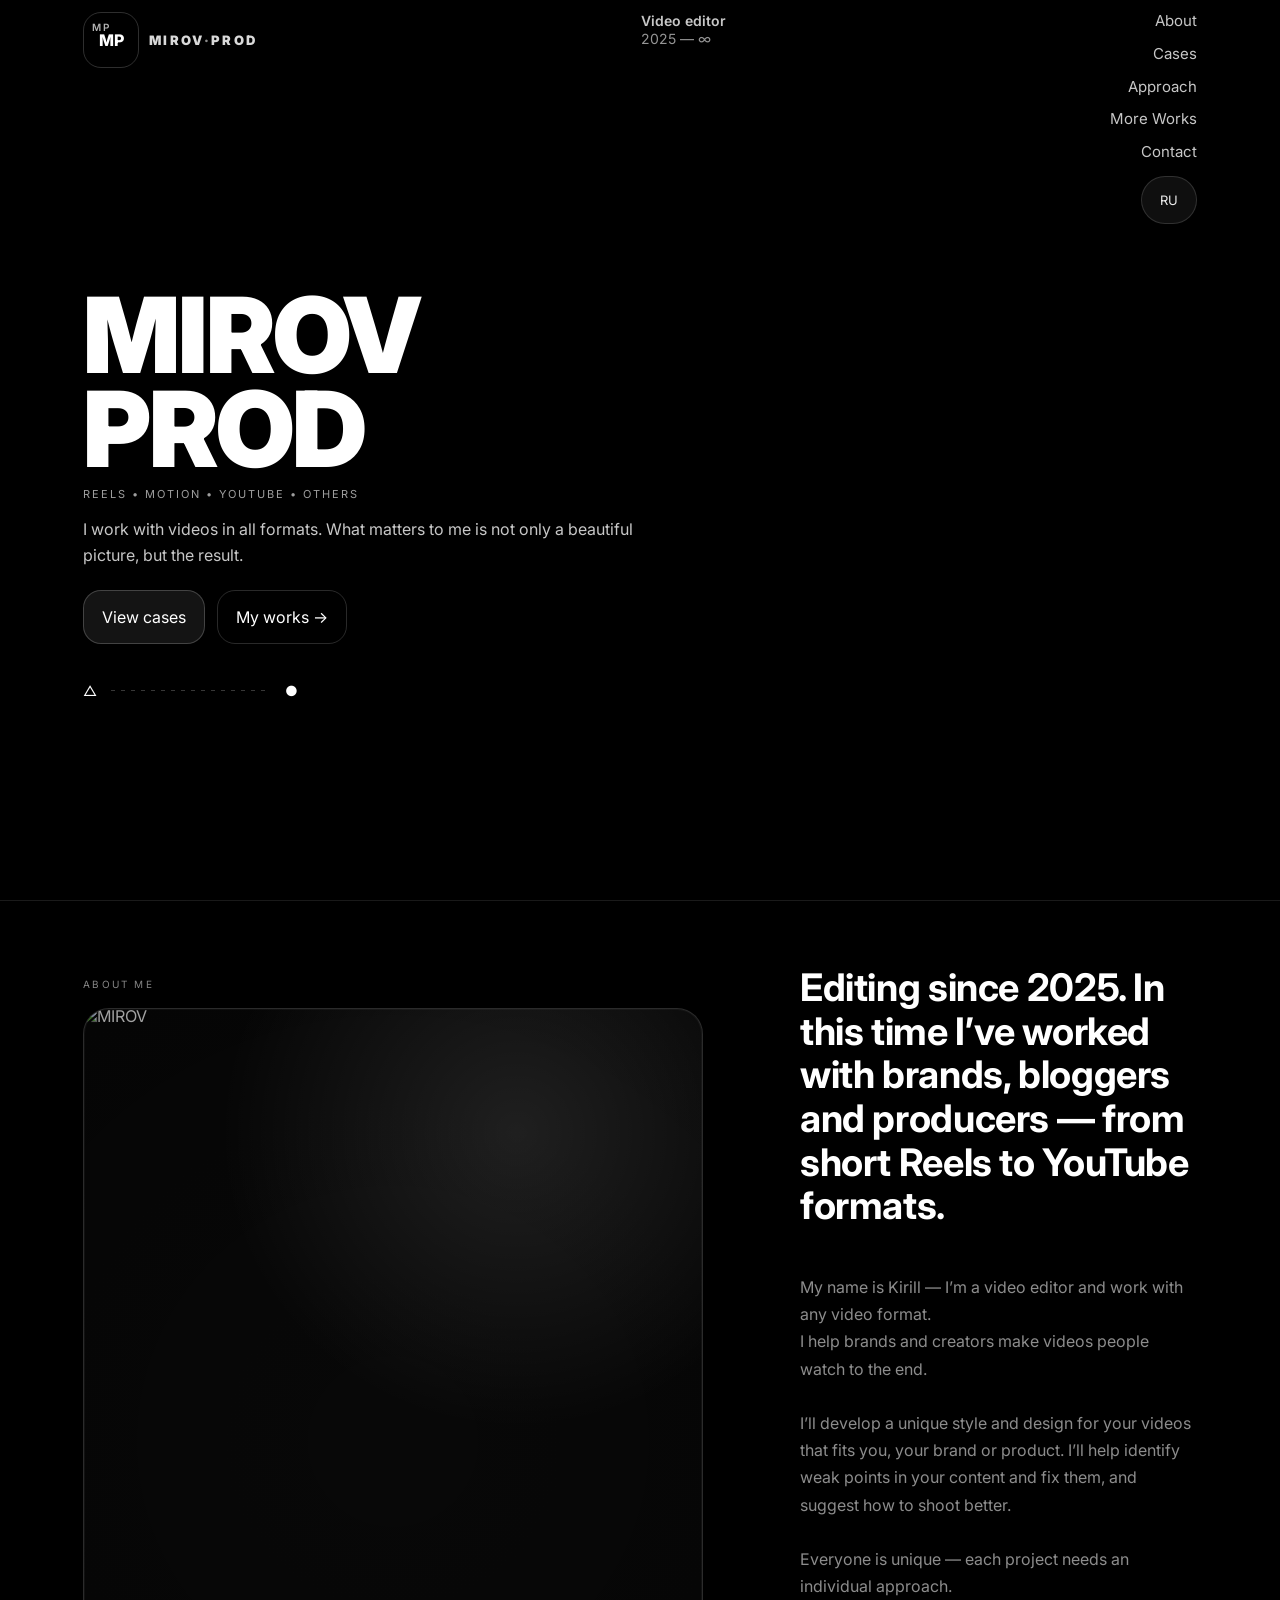
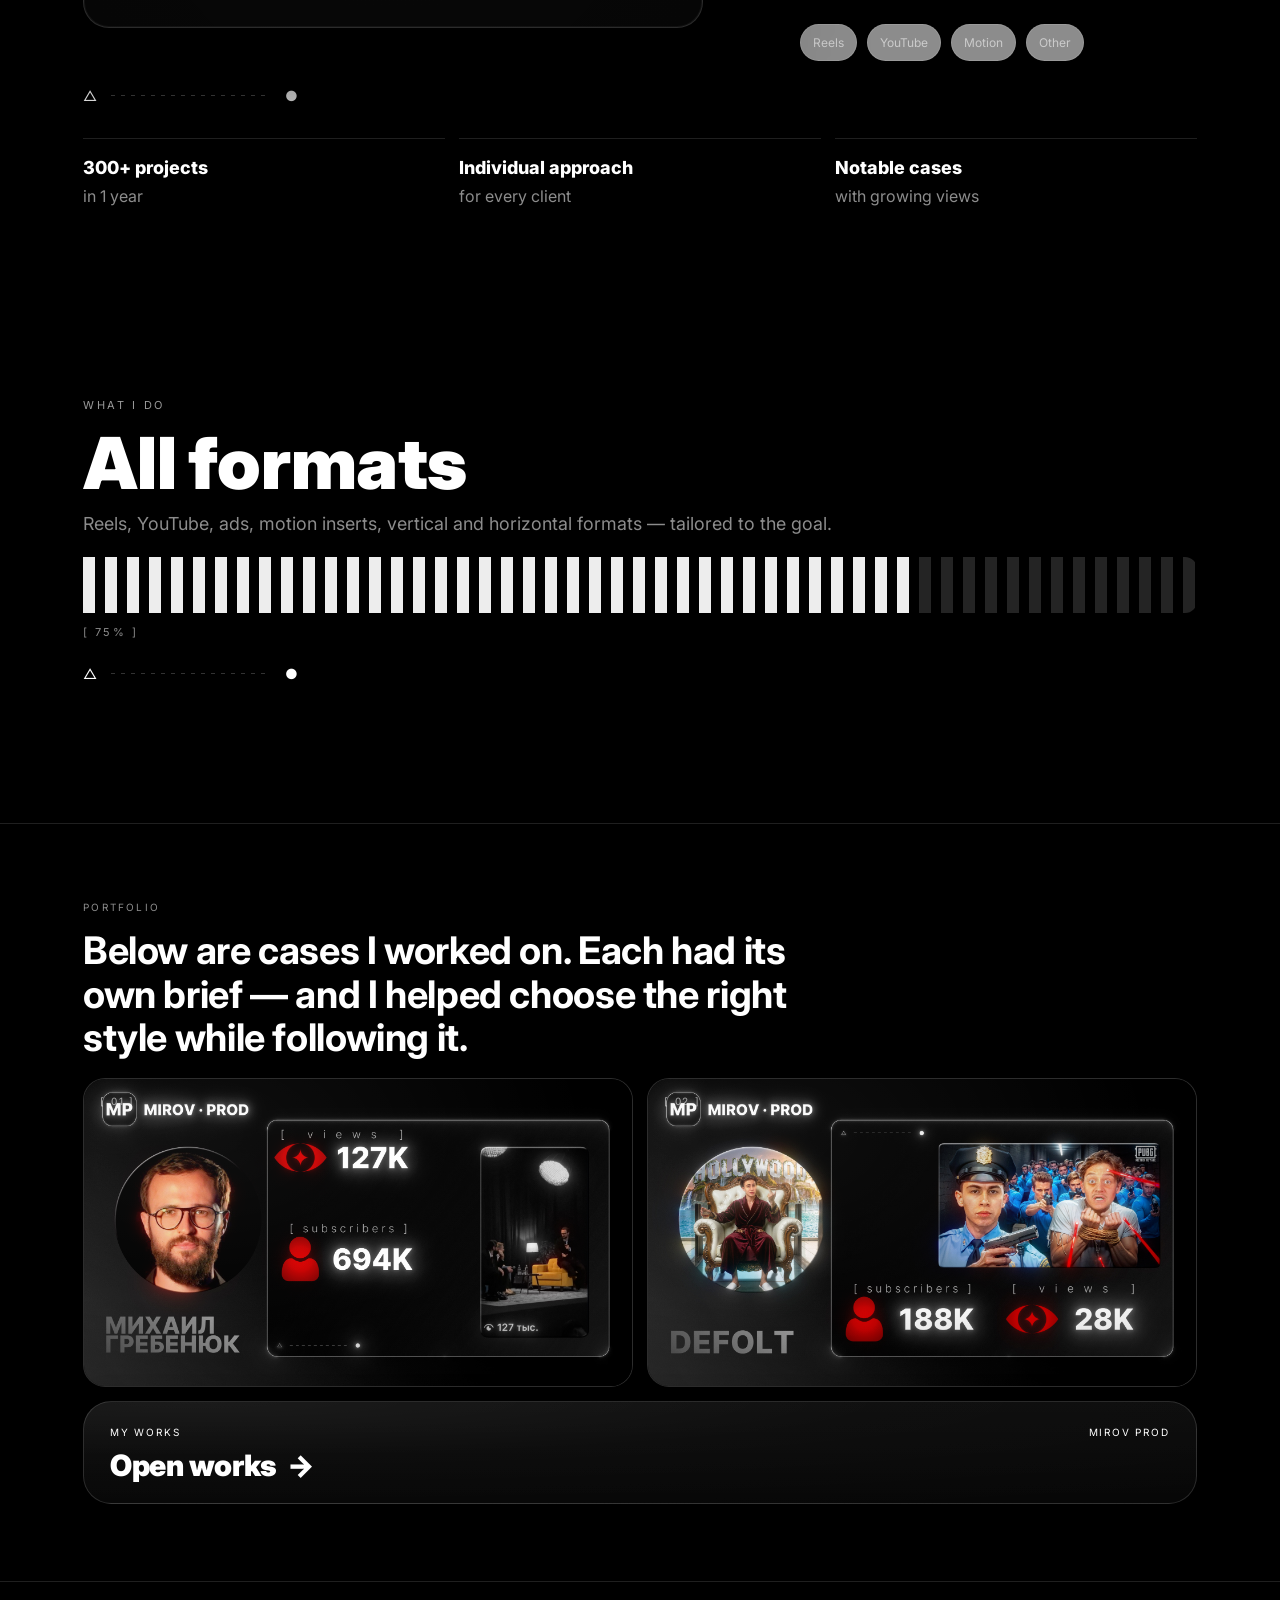
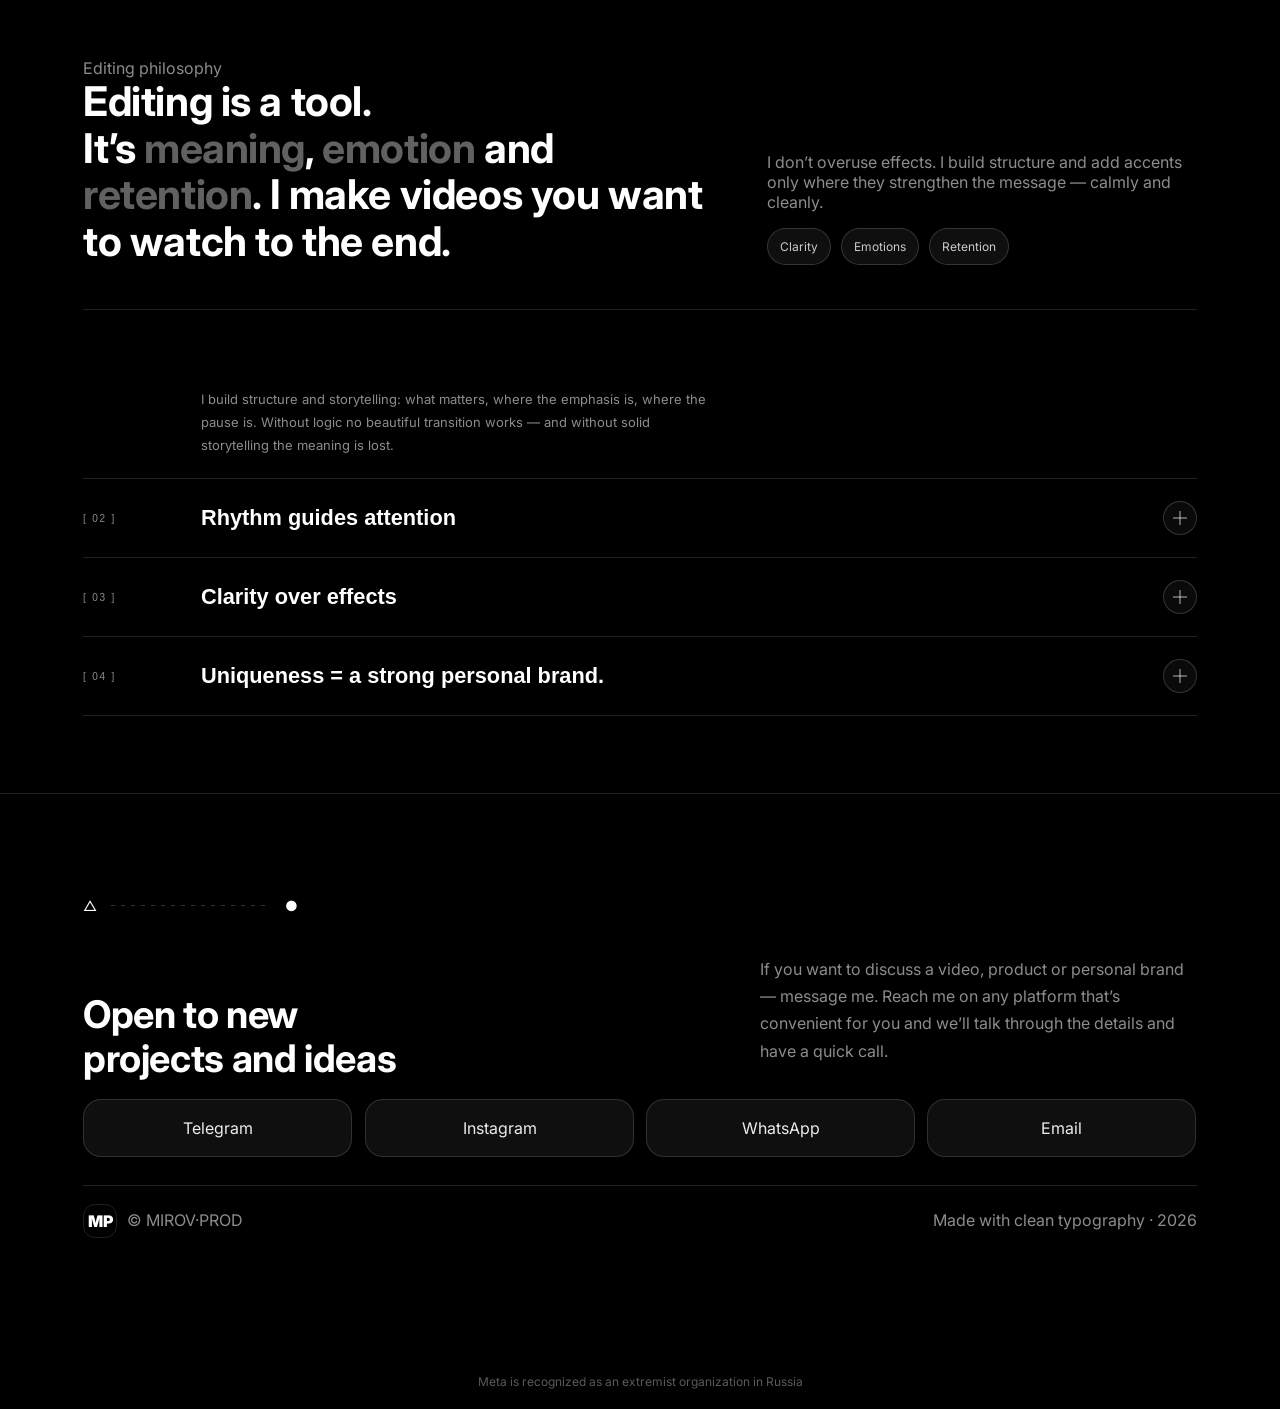
==== commit cd306a04: "2 2" ====
--- a/en.html
+++ b/en.html
@@ -262,6 +262,7 @@
   </div>
 
   <script src="./script.js"></script>
+<div style="width:100%;text-align:center !important;opacity:.35;font-size:12px;margin-top:60px;margin-bottom:20px;">Meta is recognized as an extremist organization in Russia</div>
 
 </body>
 </html>
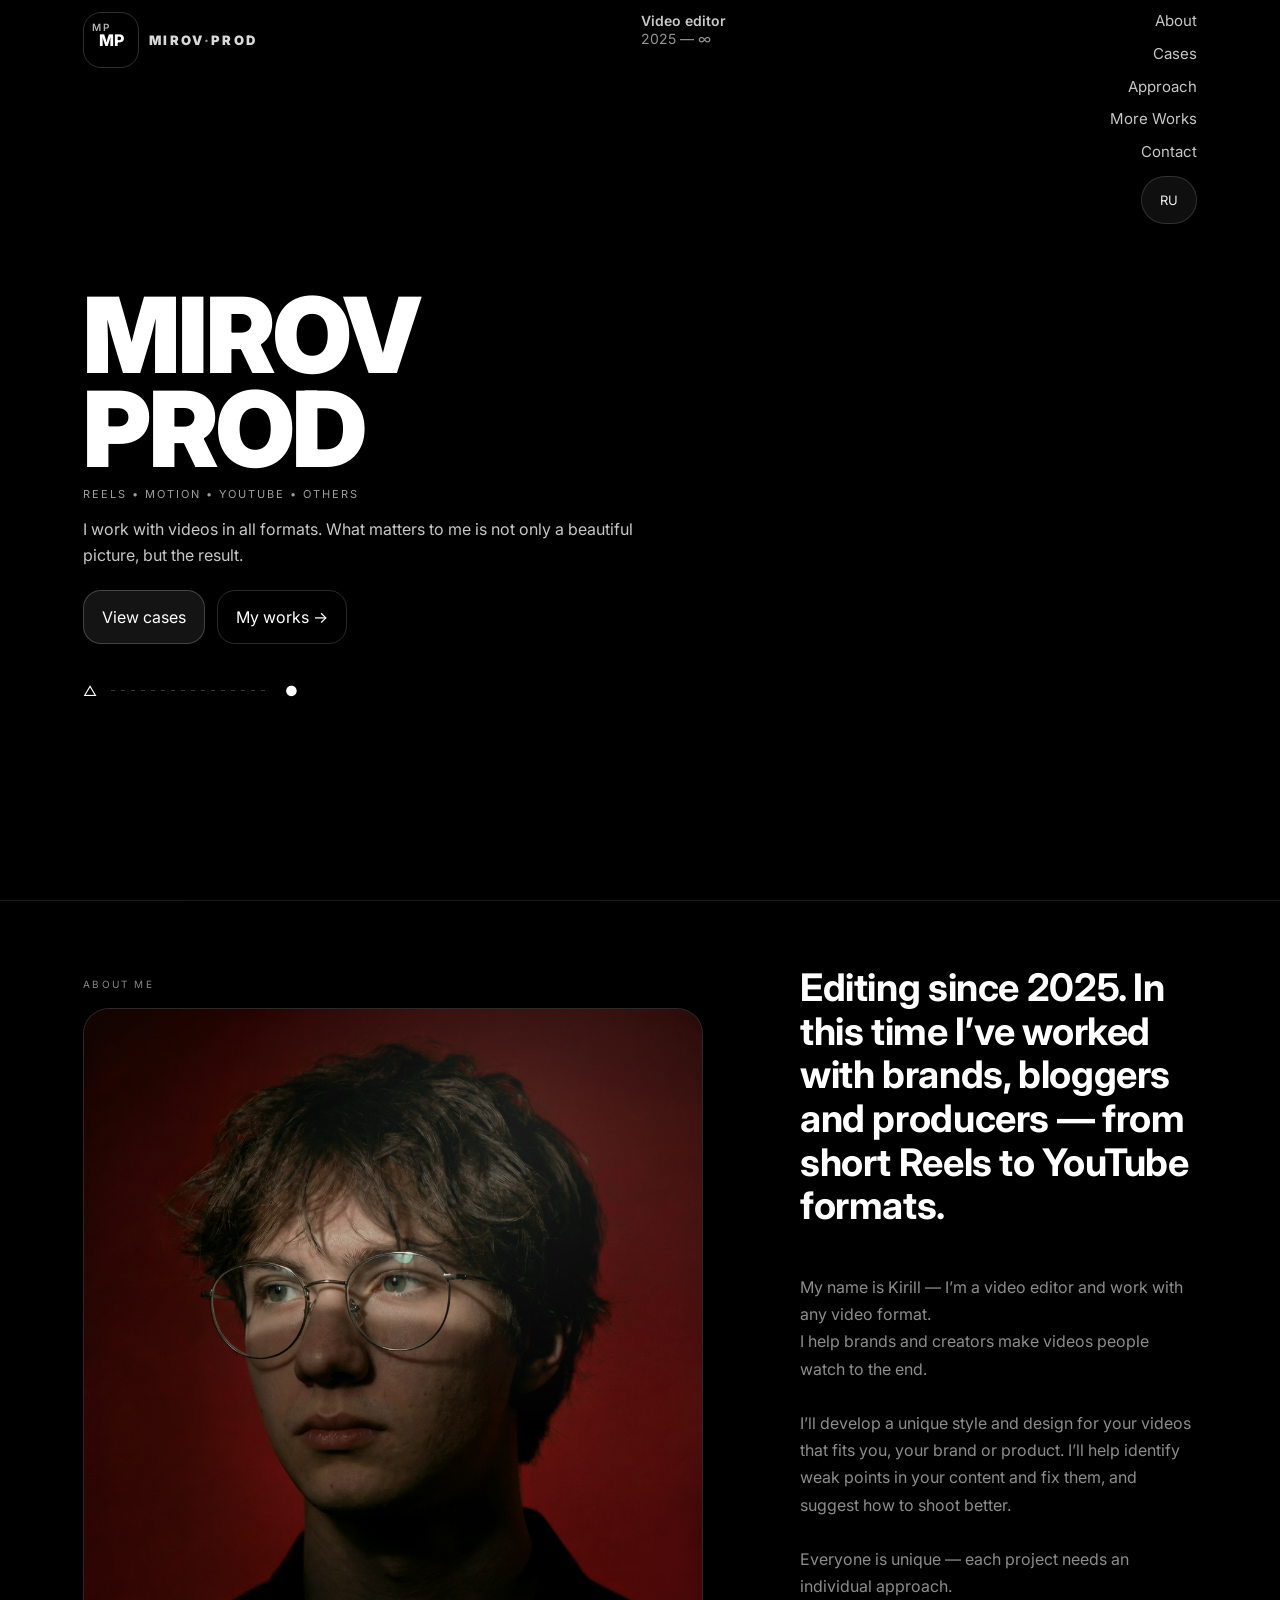
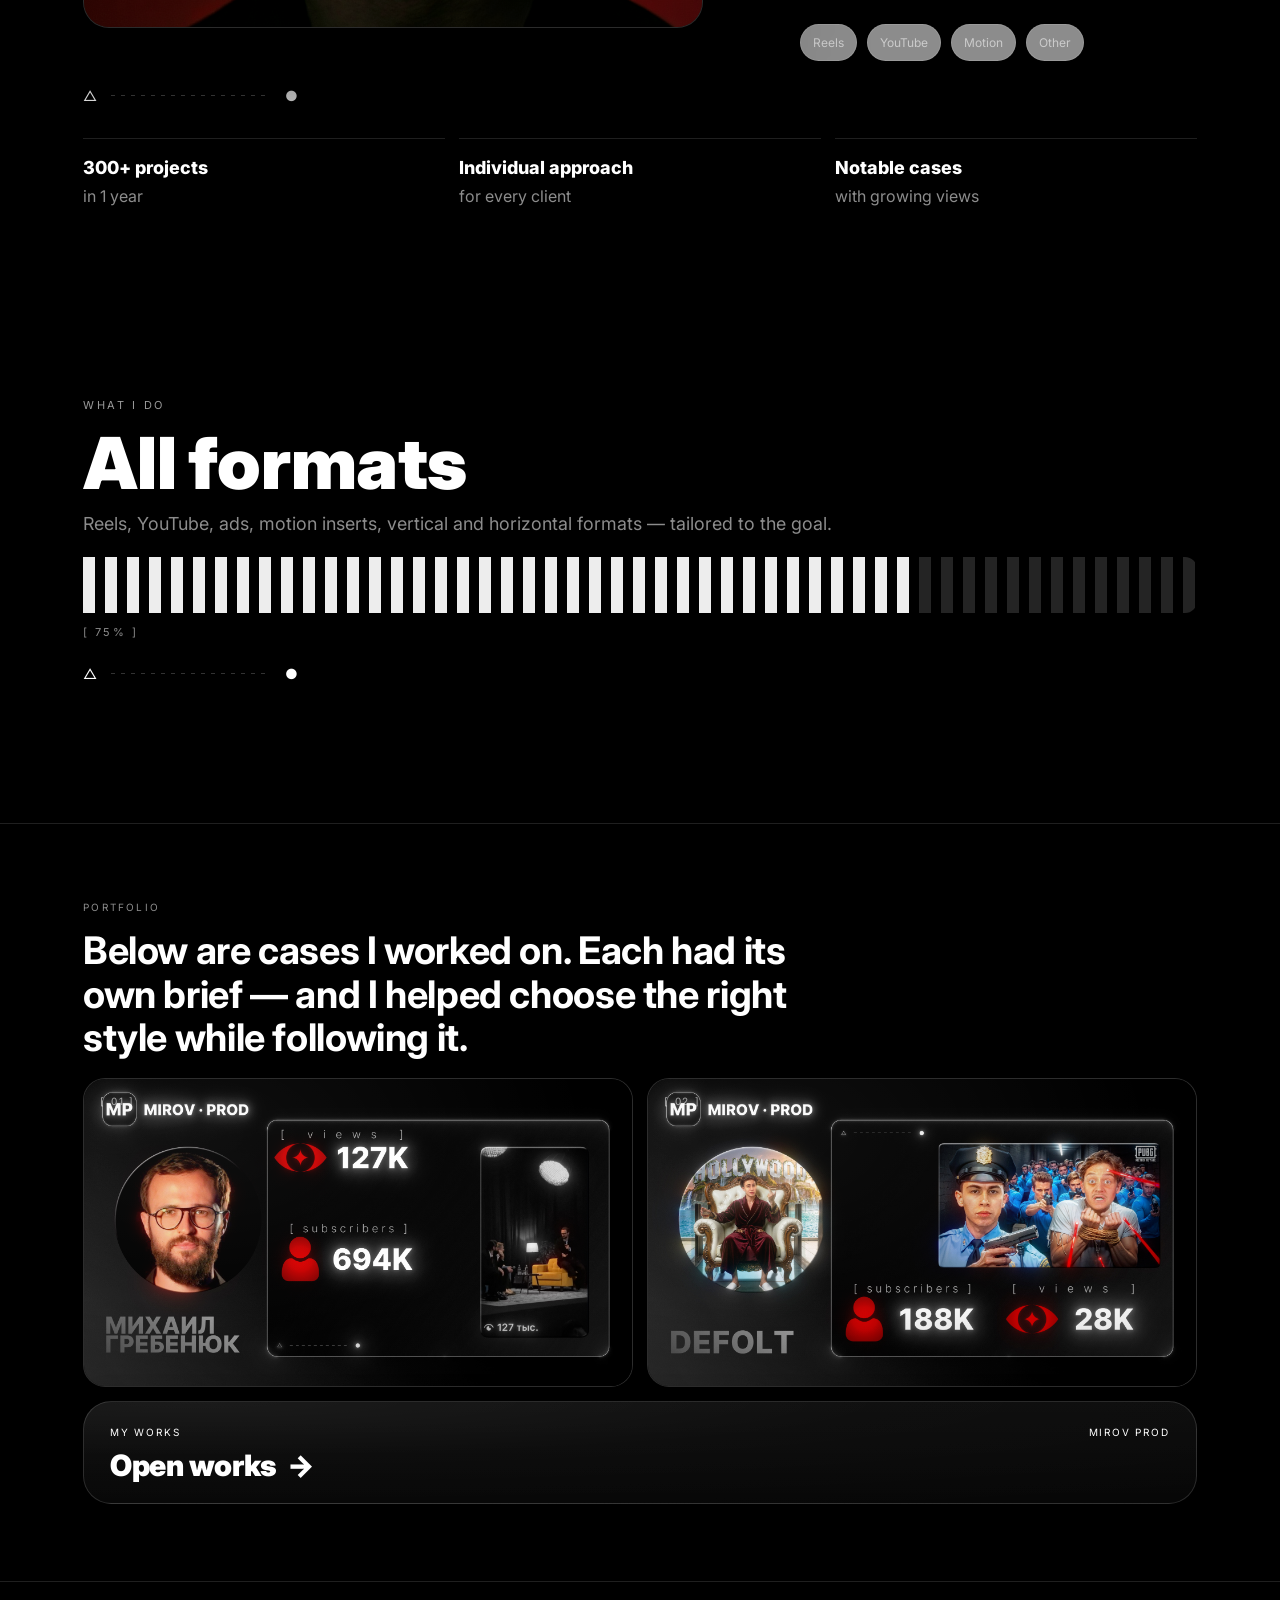
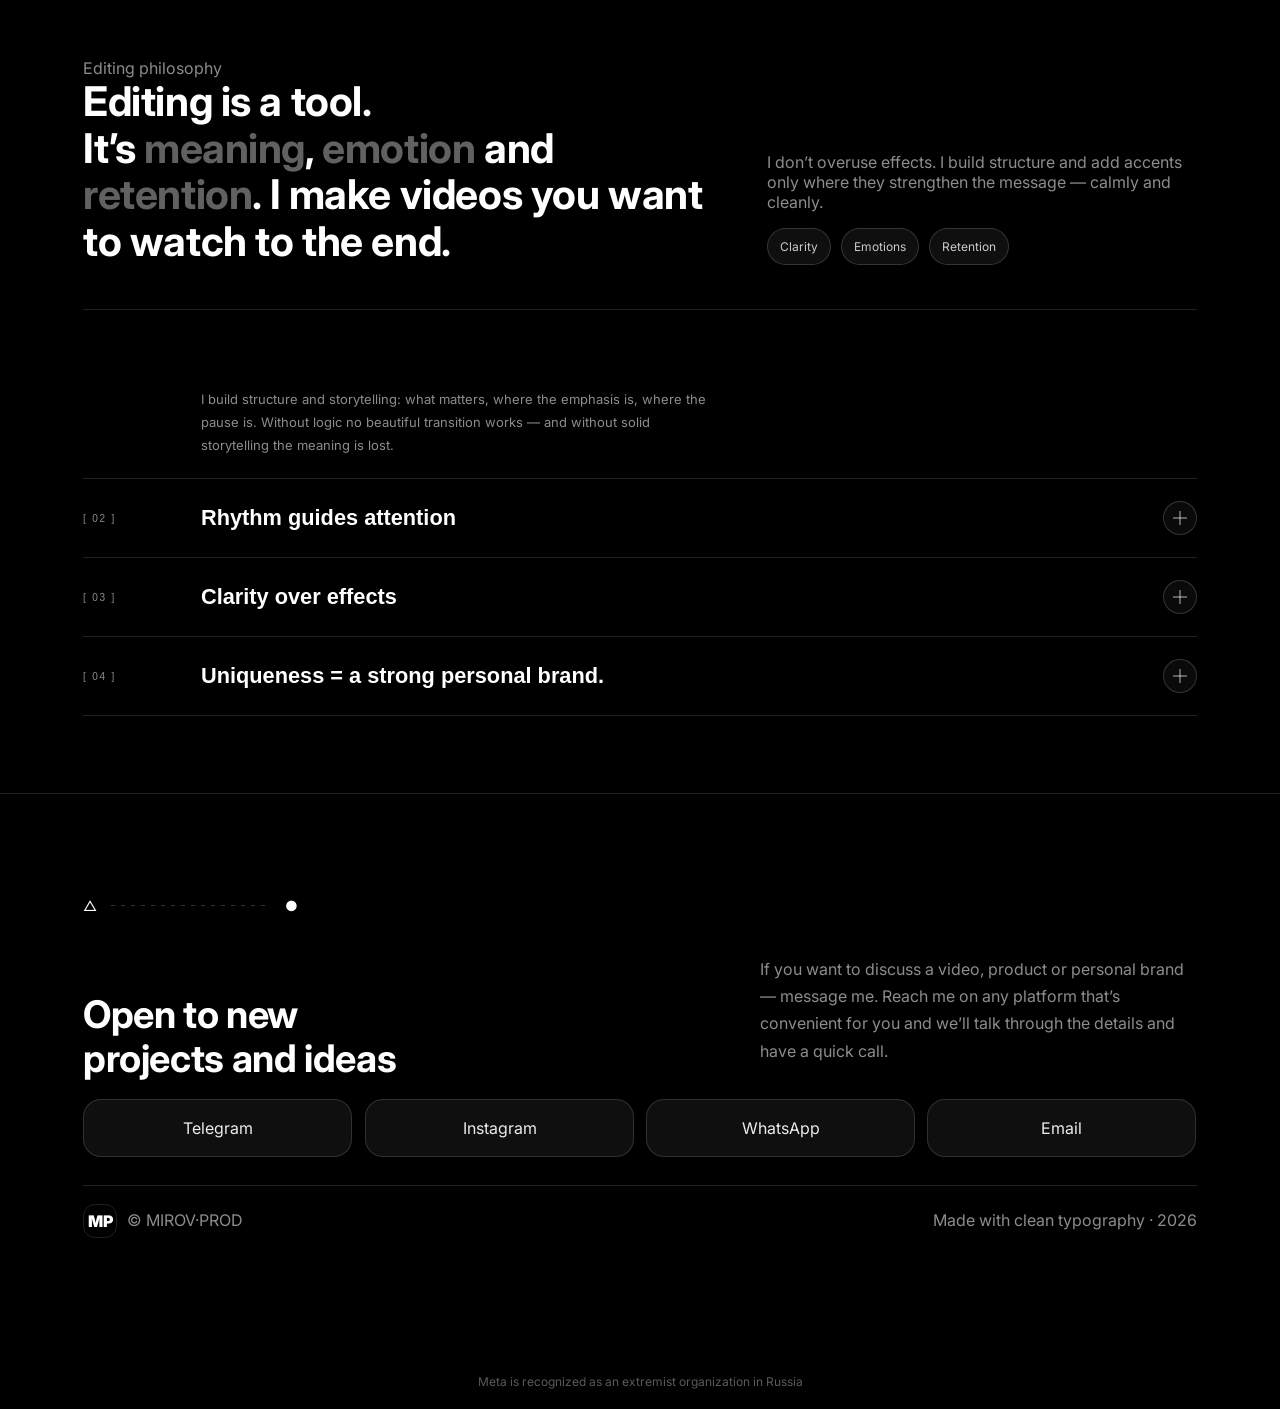
==== commit 9cca108e: "photo/ru fix" ====
--- a/en.html
+++ b/en.html
@@ -44,7 +44,7 @@
         <a class="heroNav__link" href="#about">About</a>
         <a class="heroNav__link" href="#cases">Cases</a>
         <a class="heroNav__link" href="#approach">Approach</a>
-        <a class="heroNav__link" href="./works_en.html">More Works</a>
+        <a class="heroNav__link" href="/works_en.html">More Works</a>
         <a class="heroNav__link" href="#contact">Contact</a>
             <a class="heroNav__pill" href="./ru.html">RU</a>
       </nav>
@@ -57,7 +57,7 @@
 
       <div class="heroActions">
         <a class="btnGlass" href="#cases">View cases</a>
-        <a class="btnGhost" href="./works_en.html">My works →</a>
+        <a class="btnGhost" href="/works_en.html">My works →</a>
       </div>
 
       <div class="heroIcons" aria-hidden="true">
@@ -75,7 +75,7 @@
       <div class="aboutLeft">
         <div class="sectionKicker">About me</div>
         <div class="aboutPhoto" aria-hidden="true">
-          <img src="assets/mirov.png" alt="MIROV" />
+          <img src="assets/mirov.PNG" alt="MIROV" / data-portrait="1">
         </div>
       </div>
 
@@ -135,7 +135,7 @@
 
     <div class="projects" id="casesGrid"></div>
 
-    <a class="casesCta" href="./works_en.html">
+    <a class="casesCta" href="/works_en.html">
       <div class="casesCta__meta"><span>My works</span><span>MIROV PROD</span></div>
       <div class="casesCta__title">Open works <span class="casesCta__arrow">→</span></div>
       </a>
